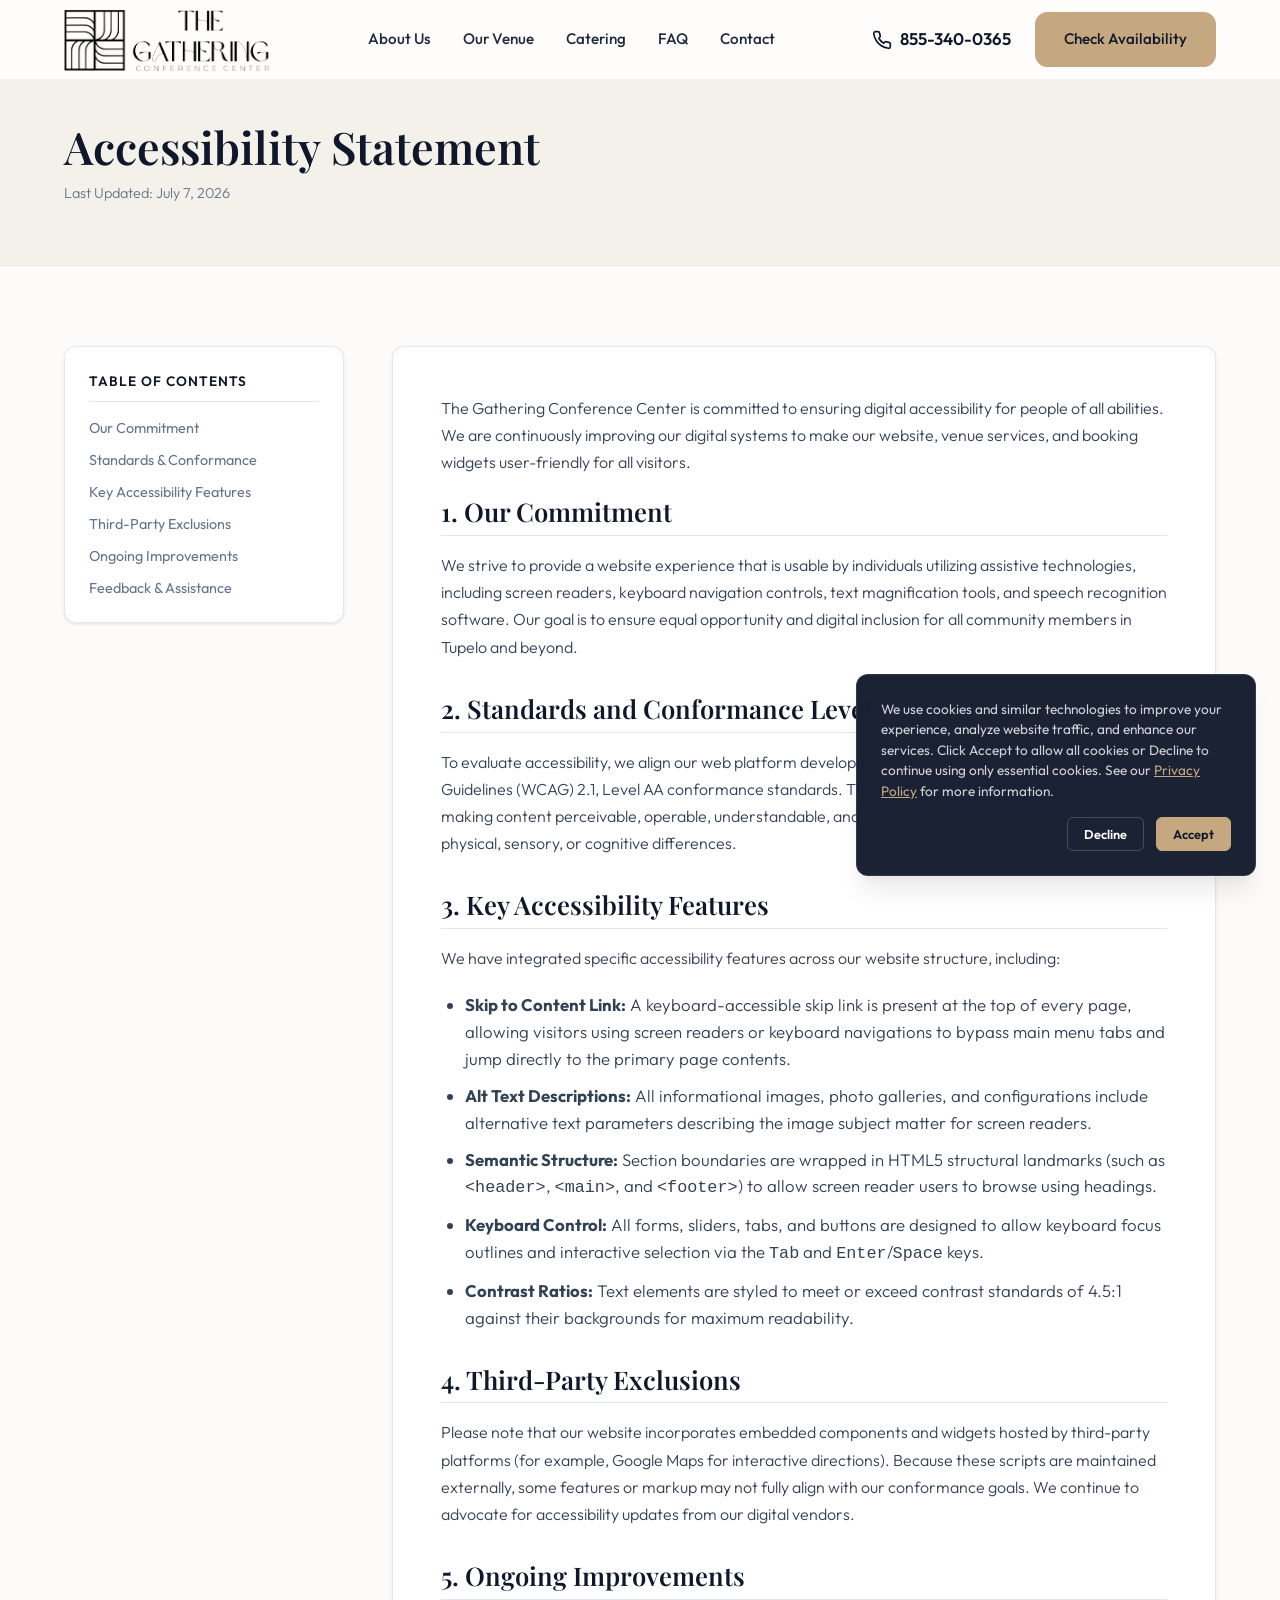
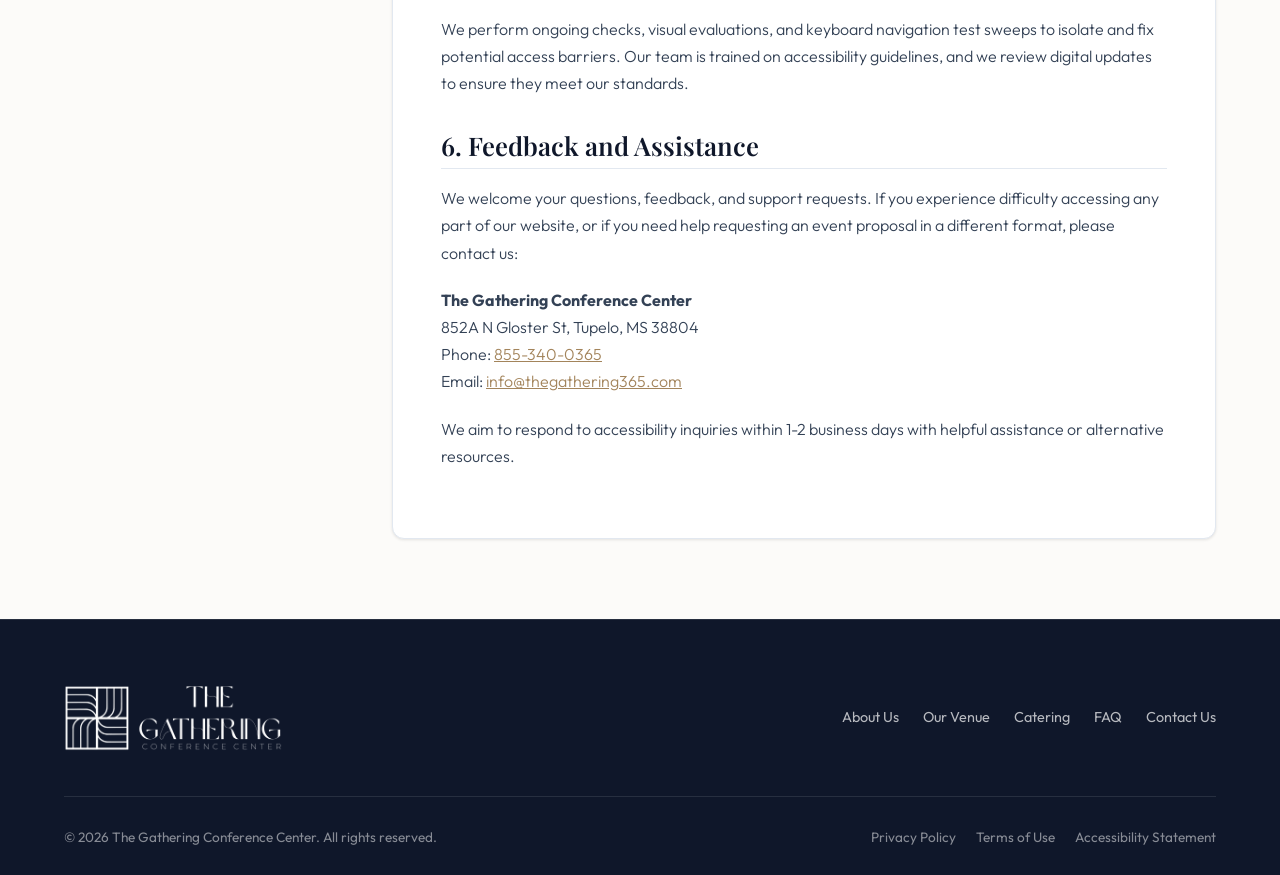
==== accessibility.html @ 4c26dac8 "Enhance mobile footer buttons with SVG icons and update availability links" ====
<!DOCTYPE html>
<html lang="en">
<head>
  <meta charset="UTF-8">
  <meta name="viewport" content="width=device-width, initial-scale=1.0">
  
  <!-- SEO Meta Tags -->
  <title>Accessibility Statement | The Gathering Conference Center</title>
  <meta name="description" content="Read the Accessibility Statement for The Gathering Conference Center. Learn about our commitment to digital accessibility and WCAG conformance.">
  <meta name="robots" content="noindex, follow">
  
  <!-- Style Sheets -->
  <link rel="stylesheet" href="style.css">
</head>
<body>
  <!-- Skip to main content link for ADA/WCAG compliance -->
  <a href="#main-content" class="skip-link">Skip to Main Content</a>

  <!-- ==========================================
       STICKY HEADER / NAVIGATION BAR
       ========================================== -->
  <header class="header">
    <div class="container header-container">
      <a href="index.html" class="logo-wrapper" id="nav-logo" aria-label="The Gathering Home">
        <img class="logo-img" src="assets/THE%20GATHERING%20LOGO.png" alt="The Gathering Conference Center Logo">
      </a>
      
      <nav class="nav-menu" role="navigation" aria-label="Main Navigation">
        <div class="nav-links">
          <a href="index.html#about" class="nav-link">About Us</a>
          <a href="index.html#venue" class="nav-link">Our Venue</a>
          <a href="index.html#catering" class="nav-link">Catering</a>
          <a href="index.html#faq" class="nav-link">FAQ</a>
          <a href="index.html#contact" class="nav-link">Contact</a>
        </div>
      </nav>

      <div class="header-actions">
        <a href="tel:855-340-0365" class="phone-link" aria-label="Call us toll-free">
          <svg width="20" height="20" viewBox="0 0 24 24" fill="none" stroke="currentColor" stroke-width="2" stroke-linecap="round" stroke-linejoin="round"><path d="M22 16.92v3a2 2 0 0 1-2.18 2 19.79 19.79 0 0 1-8.63-3.07 19.5 19.5 0 0 1-6-6 19.79 19.79 0 0 1-3.07-8.67A2 2 0 0 1 4.11 2h3a2 2 0 0 1 2 1.72 12.84 12.84 0 0 0 .7 2.81 2 2 0 0 1-.45 2.11L8.09 9.91a16 16 0 0 0 6 6l1.27-1.27a2 2 0 0 1 2.11-.45 12.84 12.84 0 0 0 2.81.7A2 2 0 0 1 22 16.92z"></path></svg>
          <span>855-340-0365</span>
        </a>
        <a href="index.html#hero" class="btn btn-primary">Check Availability</a>
      </div>

      <button class="mobile-menu-toggle" aria-label="Toggle mobile menu" aria-expanded="false">
        <span></span>
        <span></span>
        <span></span>
      </button>
    </div>
  </header>

  <!-- ==========================================
       HERO SECTION
       ========================================== -->
  <section class="legal-hero">
    <div class="container">
      <h1 class="legal-hero-title">Accessibility Statement</h1>
      <p class="legal-hero-date">Last Updated: July 7, 2026</p>
    </div>
  </section>

  <!-- ==========================================
       MAIN LEGAL CONTENT
       ========================================== -->
  <main id="main-content" tabindex="-1">
    <section class="legal-body">
      <div class="container legal-grid">
        <!-- Sidebar Navigation -->
        <aside class="legal-sidebar" aria-label="Table of contents">
          <div class="legal-sidebar-title">Table of Contents</div>
          <ul class="legal-toc-list">
            <li><a href="#commitment" class="legal-toc-link">Our Commitment</a></li>
            <li><a href="#standards" class="legal-toc-link">Standards & Conformance</a></li>
            <li><a href="#features" class="legal-toc-link">Key Accessibility Features</a></li>
            <li><a href="#thirdparty" class="legal-toc-link">Third-Party Exclusions</a></li>
            <li><a href="#ongoing" class="legal-toc-link">Ongoing Improvements</a></li>
            <li><a href="#assistance" class="legal-toc-link">Feedback & Assistance</a></li>
          </ul>
        </aside>

        <!-- Document Text -->
        <article class="legal-article">
          <p>The Gathering Conference Center is committed to ensuring digital accessibility for people of all abilities. We are continuously improving our digital systems to make our website, venue services, and booking widgets user-friendly for all visitors.</p>

          <h2 id="commitment">1. Our Commitment</h2>
          <p>We strive to provide a website experience that is usable by individuals utilizing assistive technologies, including screen readers, keyboard navigation controls, text magnification tools, and speech recognition software. Our goal is to ensure equal opportunity and digital inclusion for all community members in Tupelo and beyond.</p>

          <h2 id="standards">2. Standards and Conformance Level</h2>
          <p>To evaluate accessibility, we align our web platform development with the Web Content Accessibility Guidelines (WCAG) 2.1, Level AA conformance standards. These guidelines describe best practices for making content perceivable, operable, understandable, and robust for a wide range of people with physical, sensory, or cognitive differences.</p>

          <h2 id="features">3. Key Accessibility Features</h2>
          <p>We have integrated specific accessibility features across our website structure, including:</p>
          <ul>
            <li><strong>Skip to Content Link:</strong> A keyboard-accessible skip link is present at the top of every page, allowing visitors using screen readers or keyboard navigations to bypass main menu tabs and jump directly to the primary page contents.</li>
            <li><strong>Alt Text Descriptions:</strong> All informational images, photo galleries, and configurations include alternative text parameters describing the image subject matter for screen readers.</li>
            <li><strong>Semantic Structure:</strong> Section boundaries are wrapped in HTML5 structural landmarks (such as <code>&lt;header&gt;</code>, <code>&lt;main&gt;</code>, and <code>&lt;footer&gt;</code>) to allow screen reader users to browse using headings.</li>
            <li><strong>Keyboard Control:</strong> All forms, sliders, tabs, and buttons are designed to allow keyboard focus outlines and interactive selection via the <code>Tab</code> and <code>Enter</code>/<code>Space</code> keys.</li>
            <li><strong>Contrast Ratios:</strong> Text elements are styled to meet or exceed contrast standards of 4.5:1 against their backgrounds for maximum readability.</li>
          </ul>

          <h2 id="thirdparty">4. Third-Party Exclusions</h2>
          <p>Please note that our website incorporates embedded components and widgets hosted by third-party platforms (for example, Google Maps for interactive directions). Because these scripts are maintained externally, some features or markup may not fully align with our conformance goals. We continue to advocate for accessibility updates from our digital vendors.</p>

          <h2 id="ongoing">5. Ongoing Improvements</h2>
          <p>We perform ongoing checks, visual evaluations, and keyboard navigation test sweeps to isolate and fix potential access barriers. Our team is trained on accessibility guidelines, and we review digital updates to ensure they meet our standards.</p>

          <h2 id="assistance">6. Feedback and Assistance</h2>
          <p>We welcome your questions, feedback, and support requests. If you experience difficulty accessing any part of our website, or if you need help requesting an event proposal in a different format, please contact us:</p>
          <p>
            <strong>The Gathering Conference Center</strong><br>
            852A N Gloster St, Tupelo, MS 38804<br>
            Phone: <a href="tel:855-340-0365">855-340-0365</a><br>
            Email: <a href="mailto:info@thegathering365.com">info@thegathering365.com</a>
          </p>
          <p>We aim to respond to accessibility inquiries within 1-2 business days with helpful assistance or alternative resources.</p>
        </article>
      </div>
    </section>
  </main>

  <!-- ==========================================
       MAIN FOOTER & LEGAL
       ========================================== -->
  <footer class="main-footer">
    <div class="container">
      <div class="footer-top">
        <div class="logo-wrapper footer-logo">
          <img class="logo-img" src="assets/THE%20GATHERING%20LOGO%20-%20WHITE.png" alt="The Gathering Conference Center Logo">
        </div>
        <nav class="footer-nav" aria-label="Footer Navigation">
          <a href="index.html#about" class="footer-nav-link">About Us</a>
          <a href="index.html#venue" class="footer-nav-link">Our Venue</a>
          <a href="index.html#catering" class="footer-nav-link">Catering</a>
          <a href="index.html#faq" class="footer-nav-link">FAQ</a>
          <a href="index.html#contact" class="footer-nav-link">Contact Us</a>
        </nav>
      </div>
      <div class="footer-bottom">
        <div class="copyright">
          &copy; 2026 The Gathering Conference Center. All rights reserved.
        </div>
        <div class="footer-legal-links">
          <a href="privacy-policy.html" class="footer-legal-link">Privacy Policy</a>
          <a href="terms-of-use.html" class="footer-legal-link">Terms of Use</a>
          <a href="accessibility.html" class="footer-legal-link">Accessibility Statement</a>
        </div>
      </div>
    </div>
  </footer>

  <!-- ==========================================
       COOKIE CONSENT BANNER
       ========================================== -->
  <div class="cookie-banner" id="cookie-banner">
    <div class="cookie-text">
      We use cookies and similar technologies to improve your experience, analyze website traffic, and enhance our services. Click Accept to allow all cookies or Decline to continue using only essential cookies. See our <a href="privacy-policy.html">Privacy Policy</a> for more information.
    </div>
    <div class="cookie-btns">
      <button class="cookie-btn cookie-btn-decline" id="cookie-decline-btn">Decline</button>
      <button class="cookie-btn cookie-btn-accept" id="cookie-accept-btn">Accept</button>
    </div>
  </div>

  <!-- ==========================================
       MOBILE PERSISTENT STICKY FOOTER
       ========================================== -->
  <div class="mobile-sticky-footer">
    <a href="tel:855-340-0365" class="mobile-footer-btn mobile-footer-btn-call">
      <svg class="btn-icon" viewBox="0 0 24 24" fill="none" stroke="currentColor"><path d="M22 16.92v3a2 2 0 0 1-2.18 2 19.79 19.79 0 0 1-8.63-3.07 19.5 19.5 0 0 1-6-6 19.79 19.79 0 0 1-3.07-8.67A2 2 0 0 1 4.11 2h3a2 2 0 0 1 2 1.72 12.84 12.84 0 0 0 .7 2.81 2 2 0 0 1-.45 2.11L8.09 9.91a16 16 0 0 0 6 6l1.27-1.27a2 2 0 0 1 2.11-.45 12.84 12.84 0 0 0 2.81.7A2 2 0 0 1 22 16.92z"></path></svg>
      <span>Tap to Call</span>
    </a>
    <a href="index.html#booking-widget" class="mobile-footer-btn mobile-footer-btn-avail">
      <svg class="btn-icon" viewBox="0 0 24 24" fill="none" stroke="currentColor"><rect x="3" y="4" width="18" height="18" rx="2" ry="2"></rect><line x1="16" y1="2" x2="16" y2="6"></line><line x1="8" y1="2" x2="8" y2="6"></line><line x1="3" y1="10" x2="21" y2="10"></line></svg>
      <span>Check Availability</span>
    </a>
  </div>

  <script src="app.js"></script>
</body>
</html>
---- style.css ----
@import url('https://fonts.googleapis.com/css2?family=Outfit:wght@300;400;500;600;700&family=Playfair+Display:ital,wght@0,400;0,600;0,700;1,400&display=swap');

/* ==========================================
   DESIGN TOKENS & RESET
   ========================================== */
:root {
  --primary: #0F172A;       /* Deep Charcoal Navy */
  --primary-light: #1E293B; /* Lighter Charcoal */
  --accent: #C5A880;        /* Warm Gold/Sand Accent */
  --accent-dark: #A3845B;   /* Darker Gold Accent */
  --accent-light: #F4F1EA;  /* Warm Sand/Off-white background */
  --text-main: #334155;     /* Slate-700 for body text */
  --text-dark: #0F172A;     /* Slate-900 for dark text */
  --text-light: #64748B;    /* Slate-500 for captions */
  --bg-light: #FCFBF9;      /* Warm off-white */
  --white: #FFFFFF;
  --success: #10B981;       /* Emerald-500 for success */
  --error: #EF4444;         /* Red-500 for error */
  --border-color: #E2E8F0;  /* Slate-200 */
  --shadow-sm: 0 1px 3px rgba(0,0,0,0.1);
  --shadow-md: 0 4px 6px -1px rgba(0,0,0,0.08), 0 2px 4px -1px rgba(0,0,0,0.04);
  --shadow-lg: 0 20px 25px -5px rgba(0,0,0,0.08), 0 10px 10px -5px rgba(0,0,0,0.03);
  --font-headings: 'Playfair Display', Georgia, serif;
  --font-body: 'Outfit', 'Inter', sans-serif;
  --radius-sm: 6px;
  --radius-md: 12px;
  --radius-lg: 20px;
  --radius-full: 9999px;
  --transition: all 0.3s cubic-bezier(0.4, 0, 0.2, 1);
  --header-height: 80px;
}

* {
  box-sizing: border-box;
  margin: 0;
  padding: 0;
}

html {
  scroll-behavior: smooth;
  font-size: 16px;
}

body {
  font-family: var(--font-body);
  background-color: var(--bg-light);
  color: var(--text-main);
  line-height: 1.6;
  -webkit-font-smoothing: antialiased;
}

h1, h2, h3, h4, h5, h6 {
  font-family: var(--font-headings);
  color: var(--text-dark);
  font-weight: 600;
  line-height: 1.2;
}

p {
  font-weight: 300;
}

a {
  text-decoration: none;
  color: inherit;
  transition: var(--transition);
}

button, input, select, textarea {
  font-family: inherit;
  font-size: inherit;
  outline: none;
}

img {
  max-width: 100%;
  height: auto;
  display: block;
}

/* ==========================================
   LAYOUT & UTILITIES
   ========================================== */
.container {
  max-width: 1200px;
  margin: 0 auto;
  padding: 0 24px;
}

.section {
  padding: 100px 0;
  position: relative;
}

.section-alt {
  background-color: var(--accent-light);
}

.section-header {
  text-align: center;
  margin-bottom: 60px;
  max-width: 700px;
  margin-left: auto;
  margin-right: auto;
}

.section-title {
  font-size: clamp(1.8rem, 4vw + 0.8rem, 2.5rem);
  margin-bottom: 16px;
  position: relative;
  display: inline-block;
}

.section-title::after {
  content: '';
  position: absolute;
  bottom: -8px;
  left: 50%;
  transform: translateX(-50%);
  width: 60px;
  height: 2px;
  background-color: var(--accent);
}

.section-subtitle {
  font-size: 1.1rem;
  color: var(--text-light);
}

.btn {
  display: inline-flex;
  align-items: center;
  justify-content: center;
  padding: 14px 28px;
  font-weight: 500;
  border-radius: var(--radius-md);
  border: 1px solid transparent;
  cursor: pointer;
  transition: var(--transition);
  gap: 8px;
  font-size: 0.95rem;
}

.btn-icon {
  width: 18px;
  height: 18px;
  flex-shrink: 0;
  stroke-width: 2;
  stroke-linecap: round;
  stroke-linejoin: round;
}

.btn-primary {
  background-color: var(--accent);
  color: var(--primary);
  border-color: var(--accent);
}

.btn-primary:hover {
  background-color: var(--accent-dark);
  border-color: var(--accent-dark);
  transform: translateY(-2px);
  box-shadow: var(--shadow-md);
}

.btn-secondary {
  background-color: transparent;
  color: var(--white);
  border-color: rgba(255, 255, 255, 0.4);
}

.btn-secondary:hover {
  background-color: rgba(255, 255, 255, 0.1);
  border-color: var(--white);
  transform: translateY(-2px);
}

.btn-outline {
  background-color: transparent;
  color: var(--primary);
  border-color: var(--primary);
}

.btn-outline:hover {
  background-color: var(--primary);
  color: var(--white);
  transform: translateY(-2px);
}

.text-gold {
  color: var(--accent) !important;
}

/* ==========================================
   STICKY HEADER & NAVIGATION
   ========================================== */
.header {
  position: fixed;
  top: 0;
  left: 0;
  width: 100%;
  height: var(--header-height);
  background-color: rgba(255, 255, 255, 0.85);
  backdrop-filter: blur(12px);
  -webkit-backdrop-filter: blur(12px);
  border-bottom: 1px solid rgba(226, 232, 240, 0.5);
  z-index: 1000;
  display: flex;
  align-items: center;
  transition: var(--transition);
}

.header.scrolled {
  background-color: rgba(15, 23, 42, 0.95);
  border-bottom-color: rgba(255, 255, 255, 0.1);
}

.header.scrolled .logo-img {
  filter: brightness(0) invert(1);
}

.header.scrolled .nav-link,
.header.scrolled .phone-link {
  color: var(--white);
}

.header.scrolled .logo-text {
  color: var(--white);
}

.header.scrolled .logo-subtext {
  color: var(--accent);
}

.header-container {
  display: flex;
  align-items: center;
  justify-content: space-between;
  width: 100%;
}

.logo-wrapper {
  display: flex;
  align-items: center;
  gap: 12px;
}

.logo-img {
  height: clamp(50px, 6vw, 72px);
  width: auto;
  display: block;
  transition: var(--transition);
  padding: 5px 0;
}

.logo-icon {
  width: 42px;
  height: 42px;
  background-color: var(--primary);
  border-radius: 50%;
  display: flex;
  align-items: center;
  justify-content: center;
  border: 2px solid var(--accent);
  color: var(--accent);
  font-family: var(--font-headings);
  font-weight: 700;
  font-size: 1.3rem;
  transition: var(--transition);
}

.header.scrolled .logo-icon {
  background-color: var(--accent);
  border-color: var(--accent);
  color: var(--primary);
}

.logo-text-group {
  display: flex;
  flex-direction: column;
}

.logo-text {
  font-family: var(--font-headings);
  font-size: 1.3rem;
  font-weight: 700;
  color: var(--primary);
}

.logo-subtext {
  font-size: 0.7rem;
  text-transform: uppercase;
  letter-spacing: 2px;
  color: var(--accent-dark);
  font-weight: 500;
}

.nav-links {
  display: flex;
  align-items: center;
  gap: 32px;
}

.nav-link {
  font-weight: 500;
  font-size: 0.95rem;
  color: var(--primary-light);
  position: relative;
  padding: 8px 0;
}

.nav-link::after {
  content: '';
  position: absolute;
  bottom: 0;
  left: 0;
  width: 0;
  height: 2px;
  background-color: var(--accent);
  transition: var(--transition);
}

.nav-link:hover {
  color: var(--accent-dark);
}

.nav-link:hover::after {
  width: 100%;
}

.header-actions {
  display: flex;
  align-items: center;
  gap: 24px;
}

.phone-link {
  display: flex;
  align-items: center;
  gap: 8px;
  font-weight: 600;
  color: var(--primary);
  font-size: 1.05rem;
}

.phone-link:hover {
  color: var(--accent-dark);
}

.mobile-menu-toggle {
  display: none;
  background: none;
  border: none;
  cursor: pointer;
  width: 30px;
  height: 24px;
  position: relative;
  z-index: 1001;
}

.mobile-menu-toggle span {
  display: block;
  width: 100%;
  height: 2px;
  background-color: var(--primary);
  position: absolute;
  left: 0;
  transition: var(--transition);
}

.header.scrolled .mobile-menu-toggle span {
  background-color: var(--white);
}

.mobile-menu-toggle span:nth-child(1) { top: 0; }
.mobile-menu-toggle span:nth-child(2) { top: 11px; }
.mobile-menu-toggle span:nth-child(3) { top: 22px; }

.mobile-menu-toggle.active span:nth-child(1) {
  transform: translateY(11px) rotate(45deg);
}
.mobile-menu-toggle.active span:nth-child(2) {
  opacity: 0;
}
.mobile-menu-toggle.active span:nth-child(3) {
  transform: translateY(-11px) rotate(-45deg);
}

/* ==========================================
   HERO SECTION & BOOKING WIDGET
   ========================================== */
.hero {
  position: relative;
  min-height: 100vh;
  padding-top: calc(var(--header-height) + 40px);
  display: flex;
  align-items: center;
  background-image: linear-gradient(rgba(15, 23, 42, 0.75), rgba(15, 23, 42, 0.85)), url('assets/hero.jpg');
  background-size: cover;
  background-position: center;
  background-attachment: fixed;
  color: var(--white);
  overflow: hidden;
}

.hero::after {
  content: '';
  position: absolute;
  bottom: 0;
  left: 0;
  width: 100%;
  height: 100px;
  background-image: linear-gradient(to top, var(--bg-light), transparent);
  pointer-events: none;
}

.hero-grid {
  display: grid;
  grid-template-columns: 1.1fr 0.9fr;
  gap: 60px;
  align-items: center;
  width: 100%;
}

.hero-content {
  z-index: 2;
}

.hero-tagline {
  font-size: 0.9rem;
  letter-spacing: 3px;
  text-transform: uppercase;
  color: var(--accent);
  font-weight: 600;
  margin-bottom: 20px;
  display: flex;
  align-items: center;
  gap: 10px;
}

.hero-tagline::before {
  content: '';
  width: 30px;
  height: 1px;
  background-color: var(--accent);
}

.hero-title {
  font-size: clamp(2.1rem, 5.5vw + 1rem, 3.8rem);
  color: var(--white);
  margin-bottom: 24px;
  line-height: 1.15;
}

.hero-desc {
  font-size: 1.2rem;
  color: rgba(255, 255, 255, 0.85);
  margin-bottom: 40px;
  max-width: 550px;
  font-weight: 300;
}

.hero-stats {
  display: flex;
  gap: 40px;
  margin-top: 40px;
  border-top: 1px solid rgba(255, 255, 255, 0.1);
  padding-top: 30px;
}

.stat-item {
  display: flex;
  flex-direction: column;
}

.stat-number {
  font-size: 2.2rem;
  font-family: var(--font-headings);
  color: var(--accent);
  font-weight: 700;
}

.stat-label {
  font-size: 0.85rem;
  color: rgba(255, 255, 255, 0.6);
  text-transform: uppercase;
  letter-spacing: 1px;
}

/* GAMIFIED BOOKING WIDGET */
.booking-widget-container {
  z-index: 2;
  scroll-margin-top: 100px;
}

.booking-widget {
  background: rgba(255, 255, 255, 0.08);
  backdrop-filter: blur(16px);
  -webkit-backdrop-filter: blur(16px);
  border: 1px solid rgba(255, 255, 255, 0.15);
  border-radius: var(--radius-lg);
  padding: 32px;
  box-shadow: var(--shadow-lg);
  position: relative;
  overflow: hidden;
}

.booking-widget-header {
  margin-bottom: 24px;
}

.booking-widget-title {
  color: var(--white);
  font-size: 1.5rem;
  margin-bottom: 8px;
  font-family: var(--font-headings);
}

.booking-widget-subtitle {
  color: rgba(255, 255, 255, 0.7);
  font-size: 0.9rem;
  font-weight: 300;
}

/* Progress bar */
.widget-progress-container {
  height: 4px;
  background-color: rgba(255, 255, 255, 0.1);
  border-radius: var(--radius-full);
  margin-bottom: 30px;
  position: relative;
}

.widget-progress-bar {
  height: 100%;
  width: 33.33%;
  background-color: var(--accent);
  border-radius: var(--radius-full);
  transition: var(--transition);
}

.widget-steps {
  display: flex;
  justify-content: space-between;
  position: absolute;
  top: -8px;
  left: 0;
  width: 100%;
  pointer-events: none;
}

.widget-step-dot {
  width: 20px;
  height: 20px;
  border-radius: 50%;
  background-color: var(--primary-light);
  border: 2px solid rgba(255, 255, 255, 0.2);
  display: flex;
  align-items: center;
  justify-content: center;
  font-size: 0.65rem;
  color: rgba(255, 255, 255, 0.6);
  font-weight: 700;
  transition: var(--transition);
}

.widget-step-dot.active {
  background-color: var(--accent);
  border-color: var(--accent);
  color: var(--primary);
  box-shadow: 0 0 10px rgba(197, 168, 128, 0.5);
}

.widget-step-dot.completed {
  background-color: var(--success);
  border-color: var(--success);
  color: var(--white);
}

/* Form panel wrapper */
.step-panels-wrapper {
  position: relative;
  min-height: 290px;
}

.step-panel {
  display: none;
  animation: fadeIn 0.4s ease-out forwards;
}

.step-panel.active {
  display: block;
}

@keyframes fadeIn {
  from { opacity: 0; transform: translateY(10px); }
  to { opacity: 1; transform: translateY(0); }
}

/* Step 1 Options */
.event-type-grid {
  display: grid;
  grid-template-columns: repeat(2, 1fr);
  gap: 12px;
}

.event-type-card {
  background: rgba(255, 255, 255, 0.04);
  border: 1px solid rgba(255, 255, 255, 0.1);
  padding: 16px;
  border-radius: var(--radius-md);
  text-align: center;
  cursor: pointer;
  transition: var(--transition);
  display: flex;
  flex-direction: column;
  align-items: center;
  gap: 8px;
}

.event-type-card svg {
  width: 28px;
  height: 28px;
  stroke: var(--accent);
  fill: none;
  transition: var(--transition);
}

.event-type-card span {
  font-size: 0.9rem;
  font-weight: 500;
  color: rgba(255, 255, 255, 0.85);
}

.event-type-card:hover {
  background: rgba(255, 255, 255, 0.08);
  border-color: var(--accent);
  transform: translateY(-2px);
}

.event-type-card.selected {
  background: rgba(197, 168, 128, 0.15);
  border-color: var(--accent);
  box-shadow: 0 0 12px rgba(197, 168, 128, 0.2);
}

.event-type-card.selected svg {
  stroke: var(--white);
  transform: scale(1.1);
}

.event-type-card.selected span {
  color: var(--white);
}

/* Step 2 Guest and Space Option */
.guest-slider-group {
  margin-bottom: 24px;
}

.widget-label {
  display: block;
  font-size: 0.85rem;
  text-transform: uppercase;
  letter-spacing: 1px;
  color: rgba(255, 255, 255, 0.6);
  margin-bottom: 12px;
}

.guest-output {
  float: right;
  font-size: 1.1rem;
  font-weight: 600;
  color: var(--accent);
}

.guest-slider {
  width: 100%;
  height: 6px;
  border-radius: var(--radius-full);
  background: rgba(255, 255, 255, 0.2);
  outline: none;
  -webkit-appearance: none;
  cursor: pointer;
}

.guest-slider::-webkit-slider-thumb {
  -webkit-appearance: none;
  width: 20px;
  height: 20px;
  border-radius: 50%;
  background: var(--accent);
  cursor: pointer;
  transition: var(--transition);
}

.guest-slider::-webkit-slider-thumb:hover {
  transform: scale(1.2);
}

.room-select-grid {
  display: grid;
  grid-template-columns: repeat(3, 1fr);
  gap: 8px;
}

.room-select-card {
  background: rgba(255, 255, 255, 0.04);
  border: 1px solid rgba(255, 255, 255, 0.1);
  padding: 10px;
  border-radius: var(--radius-sm);
  text-align: center;
  font-size: 0.85rem;
  cursor: pointer;
  color: rgba(255, 255, 255, 0.7);
  transition: var(--transition);
  font-weight: 500;
}

.room-select-card:hover {
  border-color: rgba(255, 255, 255, 0.4);
}

.room-select-card.selected {
  background: rgba(197, 168, 128, 0.2);
  border-color: var(--accent);
  color: var(--white);
}

.room-select-card.disabled {
  opacity: 0.3;
  cursor: not-allowed;
}

/* Step 3 Input Fields */
.widget-form-group {
  margin-bottom: 14px;
}

.widget-input {
  width: 100%;
  padding: 12px 16px;
  border-radius: var(--radius-md);
  border: 1px solid rgba(255, 255, 255, 0.15);
  background: rgba(255, 255, 255, 0.05);
  color: var(--white);
  font-size: 0.95rem;
  transition: var(--transition);
}

.widget-input::placeholder {
  color: rgba(255, 255, 255, 0.4);
}

.widget-input:focus {
  border-color: var(--accent);
  background: rgba(255, 255, 255, 0.1);
  box-shadow: 0 0 0 3px rgba(197, 168, 128, 0.25);
}

/* Navigation buttons inside widget */
.widget-nav-buttons {
  display: flex;
  justify-content: space-between;
  margin-top: 24px;
  gap: 12px;
}

.widget-nav-buttons button {
  flex: 1;
}

/* Success panel */
.success-panel {
  text-align: center;
  padding: 30px 0;
  display: flex;
  flex-direction: column;
  align-items: center;
  gap: 16px;
}

.success-icon-wrapper {
  width: 70px;
  height: 70px;
  background-color: rgba(16, 185, 129, 0.1);
  border: 2px solid var(--success);
  color: var(--success);
  border-radius: 50%;
  display: flex;
  align-items: center;
  justify-content: center;
  font-size: 2.2rem;
  animation: scaleIn 0.5s cubic-bezier(0.175, 0.885, 0.32, 1.275) forwards;
}

@keyframes scaleIn {
  from { transform: scale(0); opacity: 0; }
  to { transform: scale(1); opacity: 1; }
}

.success-panel h3 {
  font-size: 1.5rem;
  color: var(--white);
}

.success-panel p {
  font-size: 0.95rem;
  color: rgba(255,255,255,0.7);
  margin-bottom: 12px;
}

/* ==========================================
   ABOUT US SECTION
   ========================================== */
.about-grid {
  display: grid;
  grid-template-columns: 1.2fr 0.8fr;
  gap: 48px;
  align-items: center;
}

.about-content {
  display: flex;
  flex-direction: column;
  gap: 20px;
}

.about-badge {
  background: var(--accent-light);
  border: 1px solid var(--accent);
  border-radius: var(--radius-lg);
  text-align: center;
  box-shadow: var(--shadow-md);
  overflow: hidden;
}

.about-badge-text-wrapper {
  padding: 30px;
}

.about-badge-title {
  font-family: var(--font-headings);
  font-size: clamp(1.3rem, 2vw + 0.6rem, 1.6rem);
  color: var(--primary);
  margin-bottom: 10px;
}

.about-badge-desc {
  font-size: 0.9rem;
  color: var(--text-main);
}

.about-badge-img {
  width: 100%;
  display: block;
  object-fit: cover;
  border-top: 1px solid rgba(197, 168, 128, 0.4);
}

/* ==========================================
   INTERACTIVE ROOM SHOWCASE
   ========================================== */
.room-showcase-grid {
  display: grid;
  grid-template-columns: 1.1fr 0.9fr;
  gap: 48px;
  align-items: flex-start;
}

/* Interactive SVG Floor Plan style */
.floorplan-container {
  background-color: var(--white);
  border-radius: var(--radius-lg);
  padding: 40px;
  box-shadow: var(--shadow-lg);
  border: 1px solid var(--border-color);
  position: relative;
}

.floorplan-svg {
  width: 100%;
  height: auto;
  overflow: visible;
}

/* Rooms styling in SVG */
.fp-room {
  fill: #F8FAFC;
  stroke: #CBD5E1;
  stroke-width: 2;
  cursor: pointer;
  transition: var(--transition);
}

.fp-room:hover {
  fill: rgba(197, 168, 128, 0.08);
  stroke: var(--accent);
}

.fp-room.selected {
  fill: rgba(197, 168, 128, 0.15);
  stroke: var(--accent-dark);
  stroke-width: 3;
}

.fp-room-label {
  font-family: var(--font-body);
  font-size: 14px;
  font-weight: 600;
  fill: var(--text-dark);
  pointer-events: none;
  text-anchor: middle;
}

.fp-room-sublabel {
  font-family: var(--font-body);
  font-size: 10px;
  font-weight: 400;
  fill: var(--text-light);
  pointer-events: none;
  text-anchor: middle;
}

/* Partition lines */
.fp-partition {
  stroke: var(--text-light);
  stroke-width: 4;
  stroke-dasharray: 6 4;
  transition: var(--transition);
  opacity: 0.8;
}

.fp-partition.open {
  opacity: 0.1;
  stroke: var(--border-color);
  stroke-dasharray: 2 10;
}

/* Details Panel */
.room-details-panel {
  background: var(--white);
  border-radius: var(--radius-lg);
  padding: 40px;
  box-shadow: var(--shadow-lg);
  border: 1px solid var(--border-color);
}

.room-selector-tabs {
  display: flex;
  flex-wrap: wrap;
  gap: 8px;
  margin-bottom: 30px;
  background-color: var(--accent-light);
  padding: 6px;
  border-radius: var(--radius-md);
}

.room-tab-btn {
  flex: 1;
  min-width: 90px;
  padding: 10px 12px;
  background: transparent;
  border: none;
  cursor: pointer;
  border-radius: 8px;
  font-size: 0.85rem;
  font-weight: 500;
  color: var(--text-main);
  transition: var(--transition);
}

.room-tab-btn:hover {
  color: var(--primary);
}

.room-tab-btn.active {
  background: var(--primary);
  color: var(--white);
  box-shadow: var(--shadow-sm);
}

.room-info-card {
  display: none;
  animation: fadeIn 0.4s ease-out forwards;
}

.room-info-card.active {
  display: block;
}

.room-header {
  border-bottom: 1px solid var(--border-color);
  padding-bottom: 20px;
  margin-bottom: 24px;
}

.room-title {
  font-size: clamp(1.4rem, 2vw + 0.8rem, 1.8rem);
  color: var(--text-dark);
  margin-bottom: 8px;
}

.room-meta {
  display: flex;
  gap: 20px;
  font-size: 0.9rem;
  color: var(--text-light);
}

.room-meta-item {
  display: flex;
  align-items: center;
  gap: 6px;
}

.room-spec-grid {
  display: grid;
  grid-template-columns: repeat(2, 1fr);
  gap: 16px;
  margin-bottom: 30px;
}

.spec-box {
  background: var(--bg-light);
  padding: 16px;
  border-radius: var(--radius-md);
  border: 1px solid var(--border-color);
}

.spec-title {
  font-size: 0.75rem;
  text-transform: uppercase;
  letter-spacing: 1px;
  color: var(--text-light);
  margin-bottom: 4px;
  font-weight: 600;
}

.spec-value {
  font-size: 1.2rem;
  font-weight: 600;
  color: var(--text-dark);
}

.room-description {
  font-size: 0.95rem;
  color: var(--text-main);
  margin-bottom: 30px;
}

.capacity-alert {
  background: rgba(197, 168, 128, 0.1);
  border-left: 4px solid var(--accent);
  padding: 16px;
  border-radius: 0 var(--radius-md) var(--radius-md) 0;
  margin-bottom: 24px;
}

.capacity-alert-title {
  font-weight: 600;
  color: var(--primary);
  font-size: 0.9rem;
  margin-bottom: 4px;
}

.capacity-alert-desc {
  font-size: 0.85rem;
  color: var(--text-main);
}

/* Room Photo Slider (Bottom Left Column) */
.room-visuals-column {
  display: flex;
  flex-direction: column;
  gap: 24px;
}

.room-slider-container {
  background-color: var(--white);
  border-radius: var(--radius-lg);
  padding: 24px;
  box-shadow: var(--shadow-lg);
  border: 1px solid var(--border-color);
  position: relative;
}

.slider-wrapper {
  position: relative;
  border-radius: var(--radius-md);
  overflow: hidden;
  box-shadow: var(--shadow-sm);
  background-color: var(--primary);
  height: 280px;
}

.slider-track {
  width: 100%;
  height: 100%;
}

.slider-track img {
  width: 100%;
  height: 100%;
  object-fit: cover;
  cursor: pointer;
  transition: opacity 0.3s ease;
}

.slider-track img:hover {
  opacity: 0.95;
}

.slider-arrow {
  position: absolute;
  top: 50%;
  transform: translateY(-50%);
  width: 40px;
  height: 40px;
  border-radius: 50%;
  background: rgba(15, 23, 42, 0.6);
  border: 1px solid rgba(255, 255, 255, 0.2);
  color: var(--white);
  font-size: 1.1rem;
  display: flex;
  align-items: center;
  justify-content: center;
  cursor: pointer;
  transition: var(--transition);
  z-index: 10;
  user-select: none;
}

.slider-arrow:hover {
  background: var(--accent);
  color: var(--primary);
  border-color: var(--accent);
}

.slider-arrow.prev {
  left: 16px;
}

.slider-arrow.next {
  right: 16px;
}

.slider-info {
  display: flex;
  justify-content: space-between;
  align-items: center;
  margin-top: 16px;
  flex-wrap: wrap;
  gap: 12px;
}

.slider-caption {
  font-family: var(--font-headings);
  font-size: 1.1rem;
  font-weight: 600;
  color: var(--text-dark);
}

.slider-dots {
  display: flex;
  gap: 8px;
}

.slider-dot {
  width: 10px;
  height: 10px;
  border-radius: 50%;
  background: var(--border-color);
  cursor: pointer;
  transition: var(--transition);
}

.slider-dot:hover {
  background: var(--text-light);
}

.slider-dot.active {
  background: var(--accent);
  transform: scale(1.2);
}

/* ==========================================
   VENUE PREVIEW GALLERY
   ========================================== */
.gallery-grid {
  display: grid;
  grid-template-columns: repeat(3, 1fr);
  gap: 24px;
}

.gallery-item {
  position: relative;
  border-radius: var(--radius-md);
  overflow: hidden;
  box-shadow: var(--shadow-md);
  cursor: pointer;
  border: 1px solid var(--border-color);
}

.gallery-item img {
  width: 100%;
  height: 250px;
  object-fit: cover;
  transition: transform 0.5s ease;
}

.gallery-item:hover img {
  transform: scale(1.05);
}

.gallery-overlay {
  position: absolute;
  top: 0;
  left: 0;
  width: 100%;
  height: 100%;
  background: linear-gradient(transparent, rgba(15, 23, 42, 0.8));
  display: flex;
  flex-direction: column;
  justify-content: flex-end;
  padding: 20px;
  opacity: 0;
  transition: var(--transition);
}

.gallery-item:hover .gallery-overlay {
  opacity: 1;
}

.gallery-title {
  color: var(--white);
  font-family: var(--font-headings);
  font-size: 1.2rem;
  margin-bottom: 4px;
}

.gallery-sub {
  color: var(--accent);
  font-size: 0.8rem;
  text-transform: uppercase;
  letter-spacing: 1px;
}

/* Lightbox Modal */
.lightbox-modal {
  position: fixed;
  top: 0;
  left: 0;
  width: 100%;
  height: 100%;
  background-color: rgba(15, 23, 42, 0.95);
  z-index: 2000;
  display: none;
  align-items: center;
  justify-content: center;
  padding: 20px;
  animation: fadeIn 0.3s ease;
}

.lightbox-content {
  position: relative;
  max-width: 900px;
  width: 100%;
  text-align: center;
}

.lightbox-img {
  max-width: 100%;
  max-height: 80vh;
  border-radius: var(--radius-sm);
  box-shadow: var(--shadow-lg);
  border: 3px solid rgba(255, 255, 255, 0.1);
}

.lightbox-caption {
  color: var(--white);
  margin-top: 16px;
  font-family: var(--font-headings);
  font-size: 1.4rem;
}

.lightbox-close {
  position: absolute;
  top: -40px;
  right: 0;
  color: var(--white);
  font-size: 2rem;
  cursor: pointer;
  background: none;
  border: none;
  font-weight: 300;
}

/* ==========================================
   CATERING HIGHLIGHT BANNER
   ========================================== */
.catering-showcase {
  display: grid;
  grid-template-columns: 1fr 1fr;
  gap: 60px;
  align-items: center;
  background: var(--white);
  border-radius: 24px;
  padding: 40px;
  box-shadow: 0 20px 40px rgba(0, 0, 0, 0.05);
  position: relative;
  overflow: hidden;
}

.catering-image-wrapper {
  position: relative;
  border-radius: 16px;
  overflow: hidden;
  height: 100%;
  min-height: 400px;
  box-shadow: 0 15px 35px rgba(0,0,0,0.1);
}

.catering-image {
  width: 100%;
  height: 100%;
  object-fit: cover;
  position: absolute;
  top: 0;
  left: 0;
  transition: transform 0.7s ease;
}

.catering-image-wrapper:hover .catering-image {
  transform: scale(1.05);
}

.catering-image-overlay {
  position: absolute;
  bottom: 20px;
  left: 20px;
  background: rgba(15, 23, 42, 0.9);
  backdrop-filter: blur(10px);
  padding: 12px 24px;
  border-radius: 50px;
  color: var(--white);
  display: flex;
  align-items: center;
  gap: 10px;
  font-weight: 600;
  font-size: 0.95rem;
  box-shadow: 0 10px 20px rgba(0,0,0,0.2);
}

.catering-image-overlay svg {
  width: 20px;
  height: 20px;
  stroke: var(--accent);
}

.catering-content {
  display: flex;
  flex-direction: column;
}

.catering-badge-title {
  display: inline-block;
  color: var(--accent);
  font-weight: 600;
  text-transform: uppercase;
  letter-spacing: 2px;
  font-size: 0.85rem;
  margin-bottom: 15px;
}

.catering-main-title {
  font-family: var(--font-headings);
  font-size: clamp(1.8rem, 3vw + 1rem, 2.6rem);
  color: var(--text-dark);
  line-height: 1.2;
  margin-bottom: 25px;
}

.catering-text {
  color: var(--text-main);
  font-size: 1.1rem;
  line-height: 1.7;
  margin-bottom: 30px;
}

.catering-list-items {
  list-style: none;
  display: flex;
  flex-direction: column;
  gap: 16px;
}

.catering-list-item {
  display: flex;
  align-items: flex-start;
  gap: 15px;
  font-size: 1.05rem;
  color: var(--text-dark);
  font-weight: 500;
}

.catering-check {
  display: flex;
  align-items: center;
  justify-content: center;
  width: 28px;
  height: 28px;
  background: rgba(197, 168, 128, 0.15);
  color: var(--accent);
  border-radius: 50%;
  flex-shrink: 0;
  margin-top: 2px;
}

.catering-check svg {
  width: 14px;
  height: 14px;
}

/* ==========================================
   TRUST PILLARS & AMENITIES GRID
   ========================================== */
.amenities-grid {
  display: grid;
  grid-template-columns: repeat(3, 1fr);
  gap: 32px;
}

.amenity-card {
  background: var(--white);
  padding: 40px 32px;
  border-radius: var(--radius-lg);
  box-shadow: var(--shadow-md);
  border: 1px solid rgba(226, 232, 240, 0.5);
  transition: var(--transition);
  position: relative;
  overflow: hidden;
}

.amenity-card::before {
  content: '';
  position: absolute;
  top: 0;
  left: 0;
  width: 100%;
  height: 4px;
  background-color: transparent;
  transition: var(--transition);
}

.amenity-card:hover {
  transform: translateY(-5px);
  box-shadow: var(--shadow-lg);
}

.amenity-card:hover::before {
  background-color: var(--accent);
}

.amenity-icon-wrapper {
  width: 60px;
  height: 60px;
  border-radius: var(--radius-md);
  background-color: var(--accent-light);
  color: var(--accent-dark);
  display: flex;
  align-items: center;
  justify-content: center;
  margin-bottom: 24px;
  transition: var(--transition);
}

.amenity-card:hover .amenity-icon-wrapper {
  background-color: var(--primary);
  color: var(--accent);
}

.amenity-icon-wrapper svg {
  width: 28px;
  height: 28px;
  fill: none;
  stroke: currentColor;
  stroke-width: 2;
}

.amenity-title {
  font-size: 1.3rem;
  margin-bottom: 12px;
  font-family: var(--font-headings);
}

.amenity-desc {
  font-size: 0.9rem;
  color: var(--text-main);
  font-weight: 300;
}

/* ==========================================
   EVENT POSSIBILITIES & ADD-ONS
   ========================================== */
.possibilities-container {
  display: grid;
  grid-template-columns: 1fr 1fr;
  gap: 60px;
  align-items: flex-start;
}

.event-possibilities-showcase {
  display: grid;
  grid-template-columns: 1fr;
  gap: 24px;
}

.possibility-card {
  display: flex;
  background: var(--white);
  border-radius: var(--radius-lg);
  overflow: hidden;
  box-shadow: var(--shadow-md);
  border: 1px solid var(--border-color);
  transition: var(--transition);
}

.possibility-card:hover {
  transform: translateY(-2px);
  box-shadow: var(--shadow-lg);
}

.possibility-img {
  width: 35%;
  background-size: cover;
  background-position: center;
  min-height: 150px;
}

.possibility-content {
  padding: 24px;
  width: 65%;
}

.possibility-title {
  font-size: 1.25rem;
  margin-bottom: 8px;
}

.possibility-desc {
  font-size: 0.85rem;
  color: var(--text-main);
  margin-bottom: 14px;
}

.possibility-tags {
  display: flex;
  flex-wrap: wrap;
  gap: 6px;
}

.possibility-tag {
  background: var(--accent-light);
  color: var(--accent-dark);
  font-size: 0.75rem;
  padding: 4px 8px;
  border-radius: var(--radius-sm);
  font-weight: 500;
}

/* Add-ons List */
.addons-panel {
  background: var(--white);
  padding: 40px;
  border-radius: var(--radius-lg);
  box-shadow: var(--shadow-lg);
  border: 1px solid var(--border-color);
}

.addons-header {
  margin-bottom: 24px;
}

.addons-title {
  font-size: 1.6rem;
  margin-bottom: 8px;
}

.addons-desc {
  font-size: 0.9rem;
  color: var(--text-light);
}

.addons-list {
  display: flex;
  flex-direction: column;
  gap: 12px;
}

.addon-item {
  display: flex;
  align-items: center;
  gap: 16px;
  padding: 14px 20px;
  background: var(--bg-light);
  border: 1px solid var(--border-color);
  border-radius: var(--radius-md);
  cursor: pointer;
  transition: var(--transition);
  user-select: none;
}

.addon-item:hover {
  border-color: var(--accent);
}

.addon-item.selected {
  background: var(--accent-light);
  border-color: var(--accent);
}

.addon-checkbox {
  width: 20px;
  height: 20px;
  border: 2px solid var(--text-light);
  border-radius: var(--radius-sm);
  display: flex;
  align-items: center;
  justify-content: center;
  transition: var(--transition);
  background: var(--white);
  flex-shrink: 0;
}

.addon-item.selected .addon-checkbox {
  background: var(--primary);
  border-color: var(--primary);
}

.addon-checkbox svg {
  width: 12px;
  height: 12px;
  stroke: var(--white);
  stroke-width: 3;
  fill: none;
  opacity: 0;
  transition: var(--transition);
}

.addon-item.selected .addon-checkbox svg {
  opacity: 1;
}

.addon-details {
  display: flex;
  flex-direction: column;
}

.addon-name {
  font-weight: 600;
  font-size: 0.95rem;
  color: var(--text-dark);
}

.addon-sub {
  font-size: 0.8rem;
  color: var(--text-light);
}

/* ==========================================
   FAQ ACCORDION SECTION
   ========================================== */
.faq-container {
  max-width: 800px;
  margin: 0 auto;
}

.faq-categories {
  display: flex;
  justify-content: center;
  gap: 8px;
  margin-bottom: 40px;
  flex-wrap: wrap;
}

.faq-cat-btn {
  padding: 10px 20px;
  border-radius: var(--radius-full);
  background: var(--white);
  border: 1px solid var(--border-color);
  font-weight: 500;
  cursor: pointer;
  transition: var(--transition);
  font-size: 0.9rem;
}

.faq-cat-btn:hover {
  border-color: var(--accent);
}

.faq-cat-btn.active {
  background: var(--primary);
  color: var(--white);
  border-color: var(--primary);
}

.faq-groups-wrapper {
  position: relative;
}

.faq-group {
  display: none;
  animation: fadeIn 0.4s ease-out forwards;
}

.faq-group.active {
  display: block;
}

.faq-item {
  background-color: var(--white);
  border-radius: var(--radius-md);
  margin-bottom: 16px;
  box-shadow: var(--shadow-sm);
  border: 1px solid var(--border-color);
  overflow: hidden;
  transition: var(--transition);
}

.faq-item:hover {
  border-color: var(--accent);
}

.faq-question-btn {
  width: 100%;
  text-align: left;
  background: none;
  border: none;
  padding: 20px 24px;
  font-weight: 600;
  font-size: 1.05rem;
  color: var(--text-dark);
  cursor: pointer;
  display: flex;
  justify-content: space-between;
  align-items: center;
  gap: 16px;
}

.faq-question-btn span {
  font-family: var(--font-body);
}

.faq-toggle-icon {
  width: 24px;
  height: 24px;
  border-radius: 50%;
  background: var(--bg-light);
  border: 1px solid var(--border-color);
  display: flex;
  align-items: center;
  justify-content: center;
  color: var(--text-light);
  transition: var(--transition);
  flex-shrink: 0;
  position: relative;
}

.faq-toggle-icon::before,
.faq-toggle-icon::after {
  content: '';
  position: absolute;
  background-color: currentColor;
  transition: var(--transition);
}

/* Horizontal bar */
.faq-toggle-icon::before {
  width: 10px;
  height: 2px;
}

/* Vertical bar */
.faq-toggle-icon::after {
  width: 2px;
  height: 10px;
}

.faq-item.open .faq-toggle-icon {
  background: var(--primary);
  color: var(--white);
  border-color: var(--primary);
  transform: rotate(45deg);
}

.faq-item.open .faq-toggle-icon::after {
  opacity: 0;
}

/* Smooth Accordion Height with Grid trick */
.faq-answer-wrapper {
  display: grid;
  grid-template-rows: 0fr;
  transition: grid-template-rows 0.3s cubic-bezier(0.4, 0, 0.2, 1);
}

.faq-item.open .faq-answer-wrapper {
  grid-template-rows: 1fr;
}

.faq-answer-content {
  overflow: hidden;
}

.faq-answer-text {
  padding: 0 24px 20px 24px;
  font-size: 0.95rem;
  color: var(--text-main);
  line-height: 1.6;
}

/* ==========================================
   CONTACT SECTION & FOOTER
   ========================================== */
.footer-cta {
  background-color: var(--primary);
  color: var(--white);
  padding: 60px 0;
  text-align: center;
  position: relative;
  overflow: hidden;
}

.footer-cta-container {
  max-width: 600px;
  margin: 0 auto;
  z-index: 2;
  position: relative;
}

.footer-cta-title {
  font-size: clamp(1.6rem, 3vw + 1rem, 2.2rem);
  color: var(--white);
  margin-bottom: 12px;
}

.footer-cta-desc {
  font-size: 1.05rem;
  color: rgba(255, 255, 255, 0.8);
  margin-bottom: 30px;
  font-weight: 300;
}

.contact-layout {
  display: grid;
  grid-template-columns: 1fr 1fr;
  gap: 60px;
  align-items: flex-start;
}

.contact-info-panel {
  display: flex;
  flex-direction: column;
  gap: 32px;
}

.contact-title {
  font-size: clamp(1.5rem, 2.5vw + 0.8rem, 2rem);
  margin-bottom: 12px;
}

.contact-desc {
  font-size: 1rem;
  color: var(--text-main);
  margin-bottom: 20px;
}

.contact-details-list {
  display: flex;
  flex-direction: column;
  gap: 24px;
}

.contact-detail-item {
  display: flex;
  gap: 20px;
}

.contact-detail-icon {
  width: 50px;
  height: 50px;
  border-radius: var(--radius-md);
  background-color: var(--accent-light);
  color: var(--accent-dark);
  display: flex;
  align-items: center;
  justify-content: center;
  flex-shrink: 0;
}

.contact-detail-icon svg {
  width: 24px;
  height: 24px;
  fill: none;
  stroke: currentColor;
  stroke-width: 2;
}

.contact-detail-content {
  display: flex;
  flex-direction: column;
  justify-content: center;
}

.contact-detail-label {
  font-size: 0.75rem;
  text-transform: uppercase;
  letter-spacing: 1px;
  color: var(--text-light);
  font-weight: 600;
  margin-bottom: 4px;
}

.contact-detail-value {
  font-size: 1rem;
  font-weight: 600;
  color: var(--text-dark);
}

.contact-detail-value a:hover {
  color: var(--accent-dark);
}

/* Get Directions Link */
.directions-link {
  display: inline-flex;
  align-items: center;
  gap: 6px;
  color: var(--accent-dark);
  font-weight: 600;
  margin-top: 6px;
  font-size: 0.9rem;
}

.directions-link:hover {
  text-decoration: underline;
}

/* Final Lead Capture Form */
.contact-form-panel {
  background: var(--white);
  padding: 40px;
  border-radius: var(--radius-lg);
  box-shadow: var(--shadow-lg);
  border: 1px solid var(--border-color);
}

.form-title {
  font-size: 1.5rem;
  margin-bottom: 8px;
  color: var(--text-dark);
}

.form-subtitle {
  font-size: 0.9rem;
  color: var(--text-light);
  margin-bottom: 24px;
}

.form-grid {
  display: grid;
  grid-template-columns: repeat(2, 1fr);
  gap: 16px;
  margin-bottom: 20px;
}

.form-group-full {
  grid-column: span 2;
}

.form-label {
  display: block;
  font-size: 0.85rem;
  font-weight: 600;
  color: var(--text-dark);
  margin-bottom: 8px;
}

.form-input {
  width: 100%;
  padding: 12px 16px;
  border-radius: var(--radius-md);
  border: 1px solid var(--border-color);
  background: var(--bg-light);
  color: var(--text-dark);
  font-size: 0.95rem;
  transition: var(--transition);
}

.form-input::placeholder {
  color: var(--text-light);
  opacity: 0.6;
}

.form-input:focus {
  border-color: var(--accent-dark);
  background: var(--white);
  box-shadow: 0 0 0 3px rgba(197, 168, 128, 0.15);
}

textarea.form-input {
  resize: vertical;
  min-height: 100px;
}

/* Footer structure */
.main-footer {
  background-color: var(--primary);
  color: var(--white);
  padding: 60px 0 30px 0;
  border-top: 1px solid rgba(255, 255, 255, 0.1);
}

.footer-top {
  display: flex;
  justify-content: space-between;
  align-items: center;
  padding-bottom: 40px;
  border-bottom: 1px solid rgba(255, 255, 255, 0.1);
  margin-bottom: 30px;
  flex-wrap: wrap;
  gap: 30px;
}

.footer-logo .logo-img {
  height: clamp(52px, 6vw, 76px);
}

.footer-logo .logo-text {
  color: var(--white);
}

.footer-logo .logo-subtext {
  color: var(--accent);
}

.footer-nav {
  display: flex;
  gap: 24px;
  flex-wrap: wrap;
}

.footer-nav-link {
  font-size: 0.9rem;
  color: rgba(255, 255, 255, 0.7);
}

.footer-nav-link:hover {
  color: var(--accent);
}

.footer-bottom {
  display: flex;
  justify-content: space-between;
  align-items: center;
  flex-wrap: wrap;
  gap: 20px;
}

.copyright {
  font-size: 0.85rem;
  color: rgba(255, 255, 255, 0.5);
}

.footer-legal-links {
  display: flex;
  gap: 20px;
  font-size: 0.85rem;
  color: rgba(255, 255, 255, 0.5);
}

.footer-legal-link:hover {
  color: var(--white);
}

/* ==========================================
   COOKIE CONSENT BANNER
   ========================================== */
.cookie-banner {
  position: fixed;
  bottom: 24px;
  right: 24px;
  max-width: 400px;
  background-color: rgba(15, 23, 42, 0.95);
  backdrop-filter: blur(12px);
  -webkit-backdrop-filter: blur(12px);
  border: 1px solid rgba(255, 255, 255, 0.1);
  border-radius: var(--radius-md);
  padding: 24px;
  box-shadow: var(--shadow-lg);
  z-index: 1999;
  display: none; /* Controlled dynamically by JS */
  color: var(--white);
  animation: slideUpCookie 0.5s ease;
}

@keyframes slideUpCookie {
  from { transform: translateY(50px); opacity: 0; }
  to { transform: translateY(0); opacity: 1; }
}

.cookie-text {
  font-size: 0.85rem;
  color: rgba(255, 255, 255, 0.8);
  margin-bottom: 16px;
  line-height: 1.5;
}

.cookie-text a {
  color: var(--accent);
  text-decoration: underline;
}

.cookie-btns {
  display: flex;
  gap: 12px;
  justify-content: flex-end;
}

.cookie-btn {
  padding: 8px 16px;
  font-size: 0.8rem;
  font-weight: 600;
  border-radius: var(--radius-sm);
  cursor: pointer;
  transition: var(--transition);
  border: 1px solid transparent;
}

.cookie-btn-accept {
  background-color: var(--accent);
  color: var(--primary);
  border-color: var(--accent);
}

.cookie-btn-accept:hover {
  background-color: var(--accent-dark);
  border-color: var(--accent-dark);
}

.cookie-btn-decline {
  background-color: transparent;
  color: var(--white);
  border-color: rgba(255, 255, 255, 0.2);
}

.cookie-btn-decline:hover {
  background-color: rgba(255, 255, 255, 0.1);
  border-color: var(--white);
}

/* ==========================================
   MOBILE STICKY FOOTER
   ========================================== */
.mobile-sticky-footer {
  position: fixed;
  bottom: 24px;
  left: 50%;
  transform: translateX(-50%);
  width: calc(100% - 48px);
  max-width: 400px;
  height: 60px;
  background-color: rgba(15, 23, 42, 0.7);
  backdrop-filter: blur(20px);
  -webkit-backdrop-filter: blur(20px);
  border: 1px solid rgba(255, 255, 255, 0.15);
  border-radius: 30px;
  display: none; /* Controlled by Media Query */
  grid-template-columns: 1fr 1.2fr;
  z-index: 999;
  box-shadow: 0 15px 35px rgba(0, 0, 0, 0.3);
  overflow: hidden;
}

.mobile-footer-btn {
  display: flex;
  align-items: center;
  justify-content: center;
  gap: 8px;
  font-size: 0.95rem;
  font-weight: 600;
  color: var(--white);
  height: 100%;
  cursor: pointer;
  transition: var(--transition);
}

.mobile-footer-btn-call {
  background: transparent;
  color: var(--white);
}

.mobile-footer-btn-call:hover {
  background: rgba(255,255,255,0.1);
}

.mobile-footer-btn-avail {
  background: var(--accent);
  color: var(--primary);
}

.mobile-footer-btn-avail:hover {
  background: var(--accent-dark);
}

/* ==========================================
   RESPONSIVE DESIGN MEDIA QUERIES
   ========================================== */
@media (max-width: 1024px) {
  .hero-title {
    font-size: 3rem;
  }
  
  .hero-grid {
    grid-template-columns: 1fr;
    gap: 48px;
  }
  
  .hero {
    min-height: auto;
    padding-bottom: 80px;
  }
  
  .about-grid {
    grid-template-columns: 1fr;
    gap: 30px;
  }

  .catering-showcase {
    grid-template-columns: 1fr;
    padding: 30px;
    gap: 40px;
  }
  
  .catering-image-wrapper {
    min-height: 350px;
  }
  
  .catering-main-title {
    font-size: 2.2rem;
  }
  
  .room-showcase-grid {
    grid-template-columns: 1fr;
    gap: 32px;
  }
  
  .gallery-grid {
    grid-template-columns: repeat(2, 1fr);
  }

  .amenities-grid {
    grid-template-columns: repeat(2, 1fr);
  }
  
  .possibilities-container {
    grid-template-columns: 1fr;
    gap: 40px;
  }
  
  .contact-layout {
    grid-template-columns: 1fr;
    gap: 40px;
  }
}

@media (max-width: 768px) {
  html {
    font-size: 15px;
  }

  body {
    padding-bottom: 64px; /* Space for Mobile Sticky Footer */
  }

  .section {
    padding: 70px 0;
  }

  .section-title {
    font-size: 2rem;
  }

  .header-actions .btn-primary,
  .nav-links,
  .phone-link {
    display: none; /* Hide on mobile to show hamburger menu */
  }

  .mobile-menu-toggle {
    display: block;
  }

  .mobile-menu-toggle.active span {
    background-color: var(--white) !important;
  }

  /* Hamburger Navigation Drawer */
  .nav-links.active {
    display: flex;
    flex-direction: column;
    position: fixed;
    top: var(--header-height);
    left: 0;
    width: 100%;
    height: calc(100vh - var(--header-height));
    background-color: var(--primary);
    padding: 40px 24px;
    gap: 24px;
    align-items: flex-start;
    animation: slideDownNav 0.4s ease-out forwards;
    z-index: 1000;
  }

  @keyframes slideDownNav {
    from { transform: translateY(-20px); opacity: 0; }
    to { transform: translateY(0); opacity: 1; }
  }

  .nav-links.active .nav-link {
    color: var(--white);
    font-size: 1.3rem;
    width: 100%;
    border-bottom: 1px solid rgba(255, 255, 255, 0.05);
    padding-bottom: 12px;
  }

  .nav-links.active .nav-link:hover {
    color: var(--accent);
  }

  /* Mobile Sticky Footer Activation */
  .mobile-sticky-footer {
    display: grid;
  }

  .amenities-grid {
    grid-template-columns: 1fr;
    gap: 20px;
  }

  .possibility-card {
    flex-direction: column;
  }

  .possibility-img {
    width: 100%;
    height: 180px;
  }

  .possibility-content {
    width: 100%;
  }

  .faq-categories {
    flex-wrap: wrap;
  }

  .form-grid {
    grid-template-columns: 1fr;
  }

  .form-group-full {
    grid-column: span 1;
  }

  .cookie-banner {
    left: 24px;
    max-width: none;
    width: calc(100% - 48px);
  }
}

@media (max-width: 480px) {
  .section {
    padding: 50px 0;
  }

  .section-title {
    font-size: 1.8rem;
  }

  .hero-title {
    font-size: 2.1rem;
    line-height: 1.2;
  }

  .hero-tagline {
    font-size: 0.75rem;
  }

  .hero-desc {
    font-size: 0.95rem;
  }

  .hero-stats {
    flex-wrap: wrap;
    gap: 16px;
    margin-top: 30px;
    padding-top: 20px;
  }

  .stat-number {
    font-size: 1.6rem;
  }

  .booking-widget {
    padding: 20px 16px;
  }

  .event-type-grid {
    grid-template-columns: repeat(2, 1fr);
    gap: 8px;
  }

  .event-type-card {
    padding: 12px 6px;
    gap: 4px;
  }

  .event-type-card svg {
    width: 24px;
    height: 24px;
  }

  .event-type-card span {
    font-size: 0.8rem;
  }

  .room-select-grid {
    grid-template-columns: repeat(2, 1fr);
    gap: 8px;
  }

  .room-select-card[data-value="Combined"] {
    grid-column: span 2;
  }

  .floorplan-container {
    padding: 16px 8px;
  }

  .gallery-grid {
    grid-template-columns: 1fr;
    gap: 16px;
  }

  .room-details-panel {
    padding: 24px 16px;
  }

  .room-spec-grid {
    grid-template-columns: 1fr;
    gap: 12px;
  }

  .about-badge {
    padding: 20px;
  }

  .about-badge-title {
    font-size: 1.4rem;
  }

  .addon-item {
    padding: 12px 14px;
    gap: 12px;
  }

  .addon-name {
    font-size: 0.9rem;
  }

  .addon-sub {
    font-size: 0.75rem;
  }

  .contact-form-panel {
    padding: 24px 16px;
  }

  .slider-wrapper {
    height: 180px;
  }

  .slider-caption {
    font-size: 0.95rem;
  }
}

/* ==========================================
   ACCESSIBILITY & SKIP TO CONTENT
   ========================================== */
.skip-link {
  position: absolute;
  top: -100px;
  left: 20px;
  background-color: var(--primary);
  color: var(--white) !important;
  padding: 12px 24px;
  z-index: 10000;
  transition: top 0.2s ease-in-out;
  font-family: var(--font-body);
  font-weight: 500;
  border-radius: 0 0 var(--radius-sm) var(--radius-sm);
  box-shadow: var(--shadow-md);
  text-decoration: none;
}

.skip-link:focus {
  top: 0;
  outline: 2px solid var(--accent);
}

/* ==========================================
   TCPA SMS DISCLOSURE
   ========================================== */
.widget-sms-disclosure {
  font-size: 0.72rem;
  color: var(--text-light);
  line-height: 1.4;
  margin-top: 8px;
  font-weight: 300;
  text-align: left;
}

.widget-sms-disclosure a {
  color: var(--accent-dark);
  text-decoration: underline;
  font-weight: 400;
}

.widget-sms-disclosure a:hover {
  color: var(--primary);
}

/* ==========================================
   LEGAL SUBPAGES STYLING
   ========================================== */
.legal-hero {
  padding: 120px 0 60px 0;
  background-color: var(--accent-light);
  border-bottom: 1px solid var(--border-color);
  text-align: left;
}

.legal-hero-title {
  font-family: var(--font-headings);
  font-size: 2.8rem;
  color: var(--text-dark);
  margin-bottom: 8px;
}

.legal-hero-date {
  font-family: var(--font-body);
  font-size: 0.9rem;
  color: var(--text-light);
}

.legal-body {
  padding: 80px 0;
  background-color: var(--bg-light);
}

.legal-grid {
  display: grid;
  grid-template-columns: 280px 1fr;
  gap: 48px;
  align-items: start;
}

.legal-sidebar {
  position: sticky;
  top: 100px;
  background-color: var(--white);
  padding: 24px;
  border-radius: var(--radius-md);
  border: 1px solid var(--border-color);
  box-shadow: var(--shadow-sm);
}

.legal-sidebar-title {
  font-size: 0.85rem;
  font-weight: 600;
  text-transform: uppercase;
  letter-spacing: 1px;
  color: var(--text-dark);
  margin-bottom: 16px;
  padding-bottom: 8px;
  border-bottom: 1px solid var(--border-color);
}

.legal-toc-list {
  list-style: none;
  display: flex;
  flex-direction: column;
  gap: 12px;
}

.legal-toc-link {
  font-size: 0.9rem;
  color: var(--text-light);
  font-weight: 400;
  display: block;
  line-height: 1.4;
  transition: var(--transition);
}

.legal-toc-link:hover,
.legal-toc-link.active {
  color: var(--accent-dark);
  padding-left: 4px;
  border-left: 2px solid var(--accent);
}

.legal-article {
  background-color: var(--white);
  padding: 48px;
  border-radius: var(--radius-md);
  border: 1px solid var(--border-color);
  box-shadow: var(--shadow-sm);
}

.legal-article h2 {
  font-size: 1.6rem;
  margin-top: 32px;
  margin-bottom: 16px;
  padding-bottom: 8px;
  border-bottom: 1px solid var(--border-color);
  scroll-margin-top: 100px;
}

.legal-article h2:first-of-type {
  margin-top: 0;
}

.legal-article h3 {
  font-size: 1.2rem;
  margin-top: 24px;
  margin-bottom: 12px;
  scroll-margin-top: 100px;
}

.legal-article p {
  font-size: 1rem;
  color: var(--text-main);
  margin-bottom: 20px;
  line-height: 1.7;
}

.legal-article ul, 
.legal-article ol {
  margin-bottom: 20px;
  padding-left: 24px;
}

.legal-article li {
  font-size: 1.05rem;
  margin-bottom: 10px;
  color: var(--text-main);
  font-weight: 300;
}

.legal-article a {
  color: var(--accent-dark);
  text-decoration: underline;
}

.legal-article a:hover {
  color: var(--primary);
}

/* Responsive adjustments for legal pages */
@media (max-width: 992px) {
  .legal-grid {
    grid-template-columns: 1fr;
    gap: 32px;
  }

  .legal-sidebar {
    position: relative;
    top: 0;
  }
  
  .legal-hero-title {
    font-size: 2.2rem;
  }
  
  .legal-article {
    padding: 24px;
  }
}
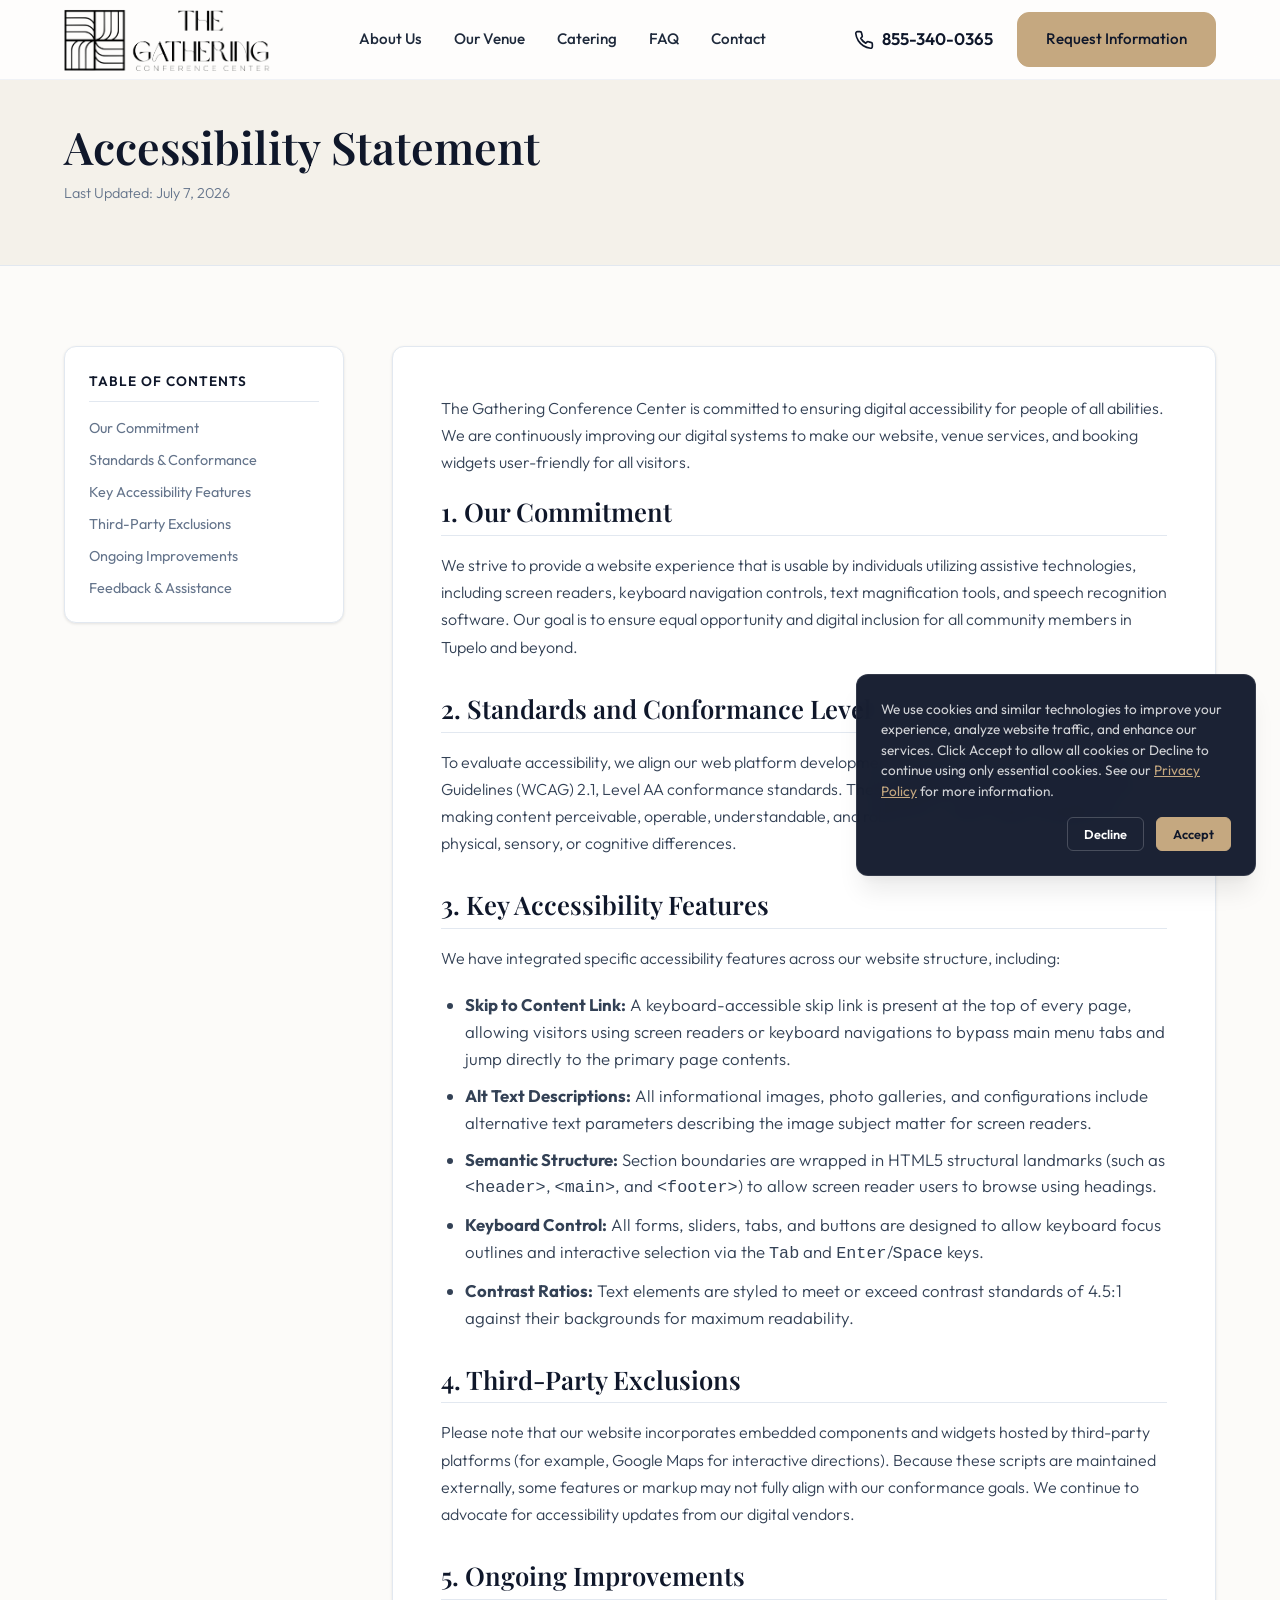
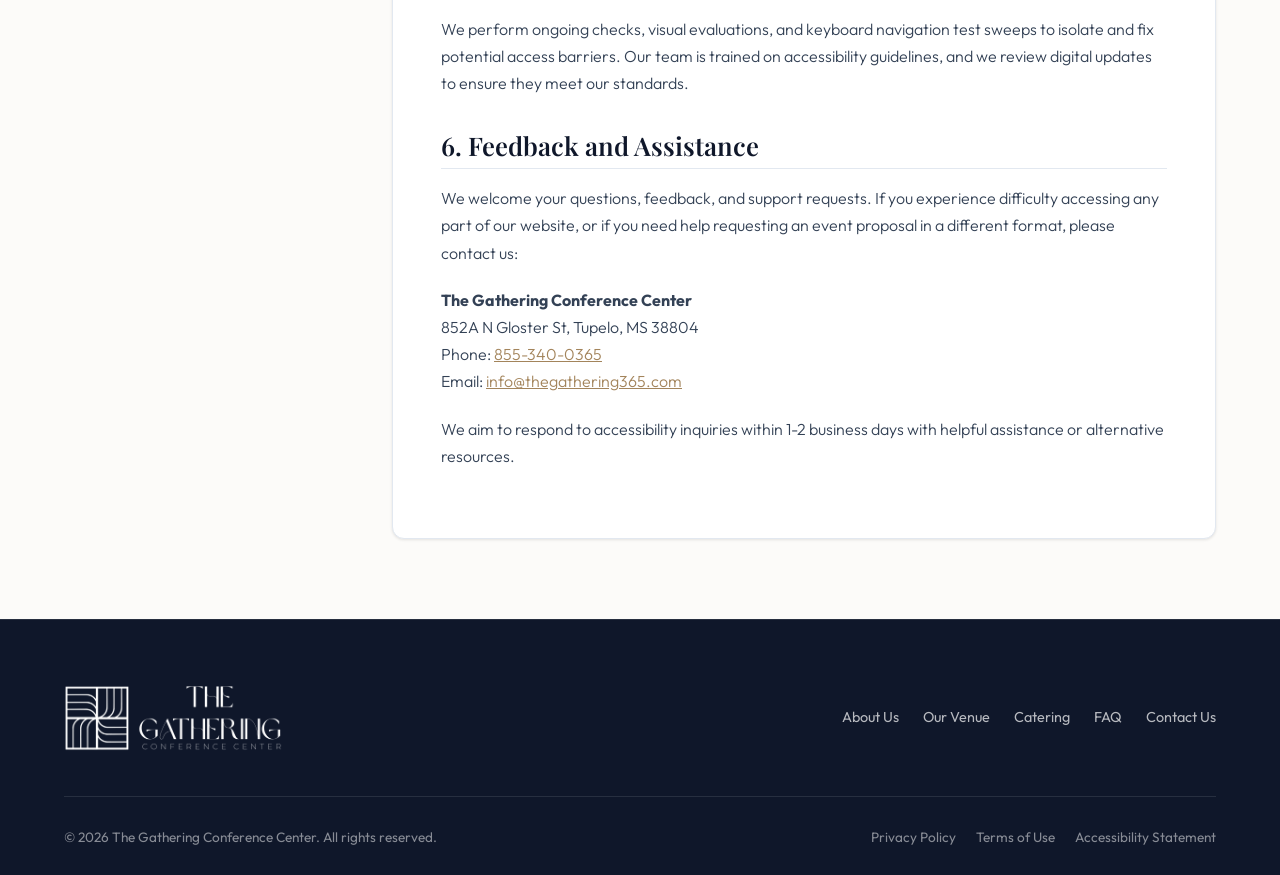
==== commit 029fce91: "Chnages" ====
--- a/accessibility.html
+++ b/accessibility.html
@@ -40,7 +40,7 @@
           <svg width="20" height="20" viewBox="0 0 24 24" fill="none" stroke="currentColor" stroke-width="2" stroke-linecap="round" stroke-linejoin="round"><path d="M22 16.92v3a2 2 0 0 1-2.18 2 19.79 19.79 0 0 1-8.63-3.07 19.5 19.5 0 0 1-6-6 19.79 19.79 0 0 1-3.07-8.67A2 2 0 0 1 4.11 2h3a2 2 0 0 1 2 1.72 12.84 12.84 0 0 0 .7 2.81 2 2 0 0 1-.45 2.11L8.09 9.91a16 16 0 0 0 6 6l1.27-1.27a2 2 0 0 1 2.11-.45 12.84 12.84 0 0 0 2.81.7A2 2 0 0 1 22 16.92z"></path></svg>
           <span>855-340-0365</span>
         </a>
-        <a href="index.html#hero" class="btn btn-primary">Check Availability</a>
+        <a href="index.html#hero" class="btn btn-primary">Request Information</a>
       </div>
 
       <button class="mobile-menu-toggle" aria-label="Toggle mobile menu" aria-expanded="false">
@@ -173,7 +173,7 @@
     </a>
     <a href="index.html#booking-widget" class="mobile-footer-btn mobile-footer-btn-avail">
       <svg class="btn-icon" viewBox="0 0 24 24" fill="none" stroke="currentColor"><rect x="3" y="4" width="18" height="18" rx="2" ry="2"></rect><line x1="16" y1="2" x2="16" y2="6"></line><line x1="8" y1="2" x2="8" y2="6"></line><line x1="3" y1="10" x2="21" y2="10"></line></svg>
-      <span>Check Availability</span>
+      <span>Request Information</span>
     </a>
   </div>
 
--- a/style.css
+++ b/style.css
@@ -1425,13 +1425,65 @@
 /* ==========================================
    TRUST PILLARS & AMENITIES GRID
    ========================================== */
-.amenities-grid {
-  display: grid;
-  grid-template-columns: repeat(3, 1fr);
+.amenities-slider-container {
+  position: relative;
+  padding: 10px 0 20px;
+}
+
+.slider-nav {
+  position: absolute;
+  top: -70px;
+  right: 0;
+  display: flex;
+  gap: 12px;
+  z-index: 10;
+}
+
+.slider-btn {
+  width: 44px;
+  height: 44px;
+  border-radius: 50%;
+  border: 1px solid rgba(197, 168, 128, 0.4);
+  background: var(--white);
+  color: var(--accent-dark);
+  display: flex;
+  align-items: center;
+  justify-content: center;
+  cursor: pointer;
+  transition: all 0.3s ease;
+  box-shadow: 0 4px 12px rgba(0, 0, 0, 0.05);
+}
+
+.slider-btn:hover {
+  background: var(--accent);
+  color: var(--white);
+  border-color: var(--accent);
+  transform: translateY(-2px);
+  box-shadow: 0 6px 16px rgba(197, 168, 128, 0.2);
+}
+
+.slider-btn svg {
+  width: 20px;
+  height: 20px;
+}
+
+.amenities-slider-viewport {
+  overflow: hidden;
+  position: relative;
+  padding: 15px 0;
+  margin: -15px 0;
+}
+
+.amenities-slider-track {
+  display: flex;
+  flex-direction: row;
   gap: 32px;
+  transition: transform 0.5s cubic-bezier(0.25, 1, 0.5, 1);
 }
 
 .amenity-card {
+  width: calc((100% - 64px) / 3);
+  flex-shrink: 0;
   background: var(--white);
   padding: 40px 32px;
   border-radius: var(--radius-lg);
@@ -1510,63 +1562,211 @@
   align-items: flex-start;
 }
 
-.event-possibilities-showcase {
+.possibilities-left {
+  min-width: 0;
+  overflow: hidden;
+}
+
+/* ── "Perfect For" Label ────────────────── */
+.perfect-for-label {
+  display: inline-flex;
+  align-items: center;
+  gap: 8px;
+  margin-bottom: 24px;
+  padding: 8px 20px 8px 16px;
+  background: linear-gradient(135deg, rgba(197, 168, 128, 0.12), rgba(197, 168, 128, 0.04));
+  border: 1px solid rgba(197, 168, 128, 0.3);
+  border-radius: var(--radius-full);
+}
+.perfect-for-label svg {
+  width: 16px;
+  height: 16px;
+  flex-shrink: 0;
+}
+.perfect-for-label span {
+  font-family: var(--font-body);
+  font-size: 0.8rem;
+  font-weight: 600;
+  letter-spacing: 2px;
+  text-transform: uppercase;
+  background: linear-gradient(135deg, var(--accent-dark), var(--accent));
+  -webkit-background-clip: text;
+  -webkit-text-fill-color: transparent;
+  background-clip: text;
+}
+
+/* ── Marquee ────────────────────────────── */
+.marquee-wrapper {
+  overflow: hidden;
+  position: relative;
+  padding: 4px 0;
+  margin-bottom: 32px;
+}
+.marquee-wrapper::before,
+.marquee-wrapper::after {
+  content: '';
+  position: absolute;
+  top: 0;
+  bottom: 0;
+  width: 60px;
+  z-index: 2;
+  pointer-events: none;
+}
+.marquee-wrapper::before {
+  left: 0;
+  background: linear-gradient(90deg, var(--bg-light) 0%, transparent 100%);
+}
+.marquee-wrapper::after {
+  right: 0;
+  background: linear-gradient(270deg, var(--bg-light) 0%, transparent 100%);
+}
+
+.section-alt .marquee-wrapper::before {
+  background: linear-gradient(90deg, var(--accent-light) 0%, transparent 100%);
+}
+.section-alt .marquee-wrapper::after {
+  background: linear-gradient(270deg, var(--accent-light) 0%, transparent 100%);
+}
+
+.marquee-row {
+  display: flex;
+  width: max-content;
+  gap: 12px;
+  padding: 8px 0;
+}
+
+.marquee-row--left {
+  animation: marqueeScrollLeft 35s linear infinite;
+}
+.marquee-row--right {
+  animation: marqueeScrollRight 40s linear infinite;
+}
+
+.marquee-wrapper:hover .marquee-row--left,
+.marquee-wrapper:hover .marquee-row--right {
+  animation-play-state: paused;
+}
+
+@keyframes marqueeScrollLeft {
+  0%   { transform: translateX(0); }
+  100% { transform: translateX(-50%); }
+}
+@keyframes marqueeScrollRight {
+  0%   { transform: translateX(-50%); }
+  100% { transform: translateX(0); }
+}
+
+/* ── Pill Badges ─────────────────────────── */
+.marquee-pill {
+  display: inline-flex;
+  align-items: center;
+  gap: 8px;
+  padding: 10px 20px;
+  background: rgba(255, 255, 255, 0.55);
+  backdrop-filter: blur(16px);
+  -webkit-backdrop-filter: blur(16px);
+  border: 1px solid rgba(197, 168, 128, 0.25);
+  border-radius: var(--radius-full);
+  white-space: nowrap;
+  cursor: default;
+  transition: all 0.35s cubic-bezier(0.22, 1, 0.36, 1);
+  position: relative;
+  overflow: hidden;
+  flex-shrink: 0;
+}
+.marquee-pill::before {
+  content: '';
+  position: absolute;
+  inset: 0;
+  border-radius: inherit;
+  background: linear-gradient(135deg, rgba(197, 168, 128, 0.08), transparent);
+  opacity: 0;
+  transition: opacity 0.35s ease;
+}
+.marquee-pill:hover {
+  transform: scale(1.06);
+  border-color: rgba(197, 168, 128, 0.6);
+  box-shadow:
+    0 0 24px rgba(197, 168, 128, 0.18),
+    0 4px 16px rgba(197, 168, 128, 0.10),
+    inset 0 0 0 1px rgba(197, 168, 128, 0.1);
+  background: rgba(255, 255, 255, 0.75);
+}
+.marquee-pill:hover::before {
+  opacity: 1;
+}
+
+.pill-icon {
+  width: 18px;
+  height: 18px;
+  display: flex;
+  align-items: center;
+  justify-content: center;
+  flex-shrink: 0;
+  color: var(--accent-dark);
+}
+.pill-icon svg {
+  width: 16px;
+  height: 16px;
+}
+
+.pill-text {
+  font-family: var(--font-body);
+  font-size: 0.8rem;
+  font-weight: 500;
+  color: var(--text-dark);
+  letter-spacing: 0.2px;
+}
+
+/* ── Category Cards ──────────────────────── */
+.event-categories {
   display: grid;
-  grid-template-columns: 1fr;
-  gap: 24px;
-}
-
-.possibility-card {
-  display: flex;
+  grid-template-columns: repeat(3, 1fr);
+  gap: 16px;
+}
+
+.cat-card {
+  display: flex;
+  flex-direction: column;
+  align-items: center;
+  gap: 12px;
+  padding: 28px 16px;
   background: var(--white);
-  border-radius: var(--radius-lg);
-  overflow: hidden;
-  box-shadow: var(--shadow-md);
   border: 1px solid var(--border-color);
-  transition: var(--transition);
-}
-
-.possibility-card:hover {
-  transform: translateY(-2px);
-  box-shadow: var(--shadow-lg);
-}
-
-.possibility-img {
-  width: 35%;
-  background-size: cover;
-  background-position: center;
-  min-height: 150px;
-}
-
-.possibility-content {
-  padding: 24px;
-  width: 65%;
-}
-
-.possibility-title {
-  font-size: 1.25rem;
-  margin-bottom: 8px;
-}
-
-.possibility-desc {
-  font-size: 0.85rem;
-  color: var(--text-main);
-  margin-bottom: 14px;
-}
-
-.possibility-tags {
-  display: flex;
-  flex-wrap: wrap;
-  gap: 6px;
-}
-
-.possibility-tag {
-  background: var(--accent-light);
+  border-radius: var(--radius-md);
+  transition: all 0.35s cubic-bezier(0.22, 1, 0.36, 1);
+  cursor: default;
+}
+.cat-card:hover {
+  border-color: rgba(197, 168, 128, 0.4);
+  box-shadow: 0 8px 32px rgba(197, 168, 128, 0.1);
+  transform: translateY(-3px);
+}
+
+.cat-icon {
+  width: 46px;
+  height: 46px;
+  display: flex;
+  align-items: center;
+  justify-content: center;
+  background: linear-gradient(135deg, rgba(197, 168, 128, 0.12), rgba(197, 168, 128, 0.04));
+  border-radius: var(--radius-md);
   color: var(--accent-dark);
-  font-size: 0.75rem;
-  padding: 4px 8px;
-  border-radius: var(--radius-sm);
-  font-weight: 500;
+  transition: background 0.3s ease;
+}
+.cat-card:hover .cat-icon {
+  background: linear-gradient(135deg, rgba(197, 168, 128, 0.22), rgba(197, 168, 128, 0.10));
+}
+.cat-icon svg {
+  width: 22px;
+  height: 22px;
+}
+
+.cat-title {
+  font-family: var(--font-headings);
+  font-size: 1rem;
+  font-weight: 600;
+  color: var(--text-dark);
 }
 
 /* Add-ons List */
@@ -2261,7 +2461,7 @@
   }
 
   .amenities-grid {
-    grid-template-columns: repeat(2, 1fr);
+    grid-template-columns: 1fr;
   }
   
   .possibilities-container {
@@ -2345,22 +2545,91 @@
     display: grid;
   }
 
-  .amenities-grid {
-    grid-template-columns: 1fr;
-    gap: 20px;
-  }
-
-  .possibility-card {
-    flex-direction: column;
-  }
-
-  .possibility-img {
+  .amenities-slider-container {
+    position: relative;
+    padding: 10px 40px 20px;
+  }
+
+  .slider-nav {
+    position: static;
+    display: flex;
+    justify-content: center;
+    gap: 0;
     width: 100%;
-    height: 180px;
-  }
-
-  .possibility-content {
+    pointer-events: none;
+  }
+
+  .slider-btn {
+    position: absolute;
+    top: 50%;
+    transform: translateY(-50%);
+    z-index: 10;
+    pointer-events: all;
+    width: 36px;
+    height: 36px;
+    box-shadow: 0 2px 8px rgba(0, 0, 0, 0.1);
+  }
+
+  .slider-btn-prev {
+    left: 0;
+  }
+
+  .slider-btn-next {
+    right: 0;
+  }
+
+  .slider-btn:hover {
+    transform: translateY(calc(-50% - 2px));
+  }
+
+  .amenity-card {
     width: 100%;
+    padding: 30px 24px;
+  }
+
+  .marquee-wrapper::before,
+  .marquee-wrapper::after {
+    width: 30px;
+  }
+
+  .marquee-pill {
+    padding: 8px 16px;
+  }
+
+  .pill-text {
+    font-size: 0.75rem;
+  }
+
+  .pill-icon {
+    width: 14px;
+    height: 14px;
+  }
+  .pill-icon svg {
+    width: 14px;
+    height: 14px;
+  }
+
+  .event-categories {
+    grid-template-columns: repeat(3, 1fr);
+    gap: 10px;
+  }
+
+  .cat-card {
+    padding: 20px 10px;
+    gap: 8px;
+  }
+
+  .cat-icon {
+    width: 38px;
+    height: 38px;
+  }
+  .cat-icon svg {
+    width: 18px;
+    height: 18px;
+  }
+
+  .cat-title {
+    font-size: 0.85rem;
   }
 
   .faq-categories {
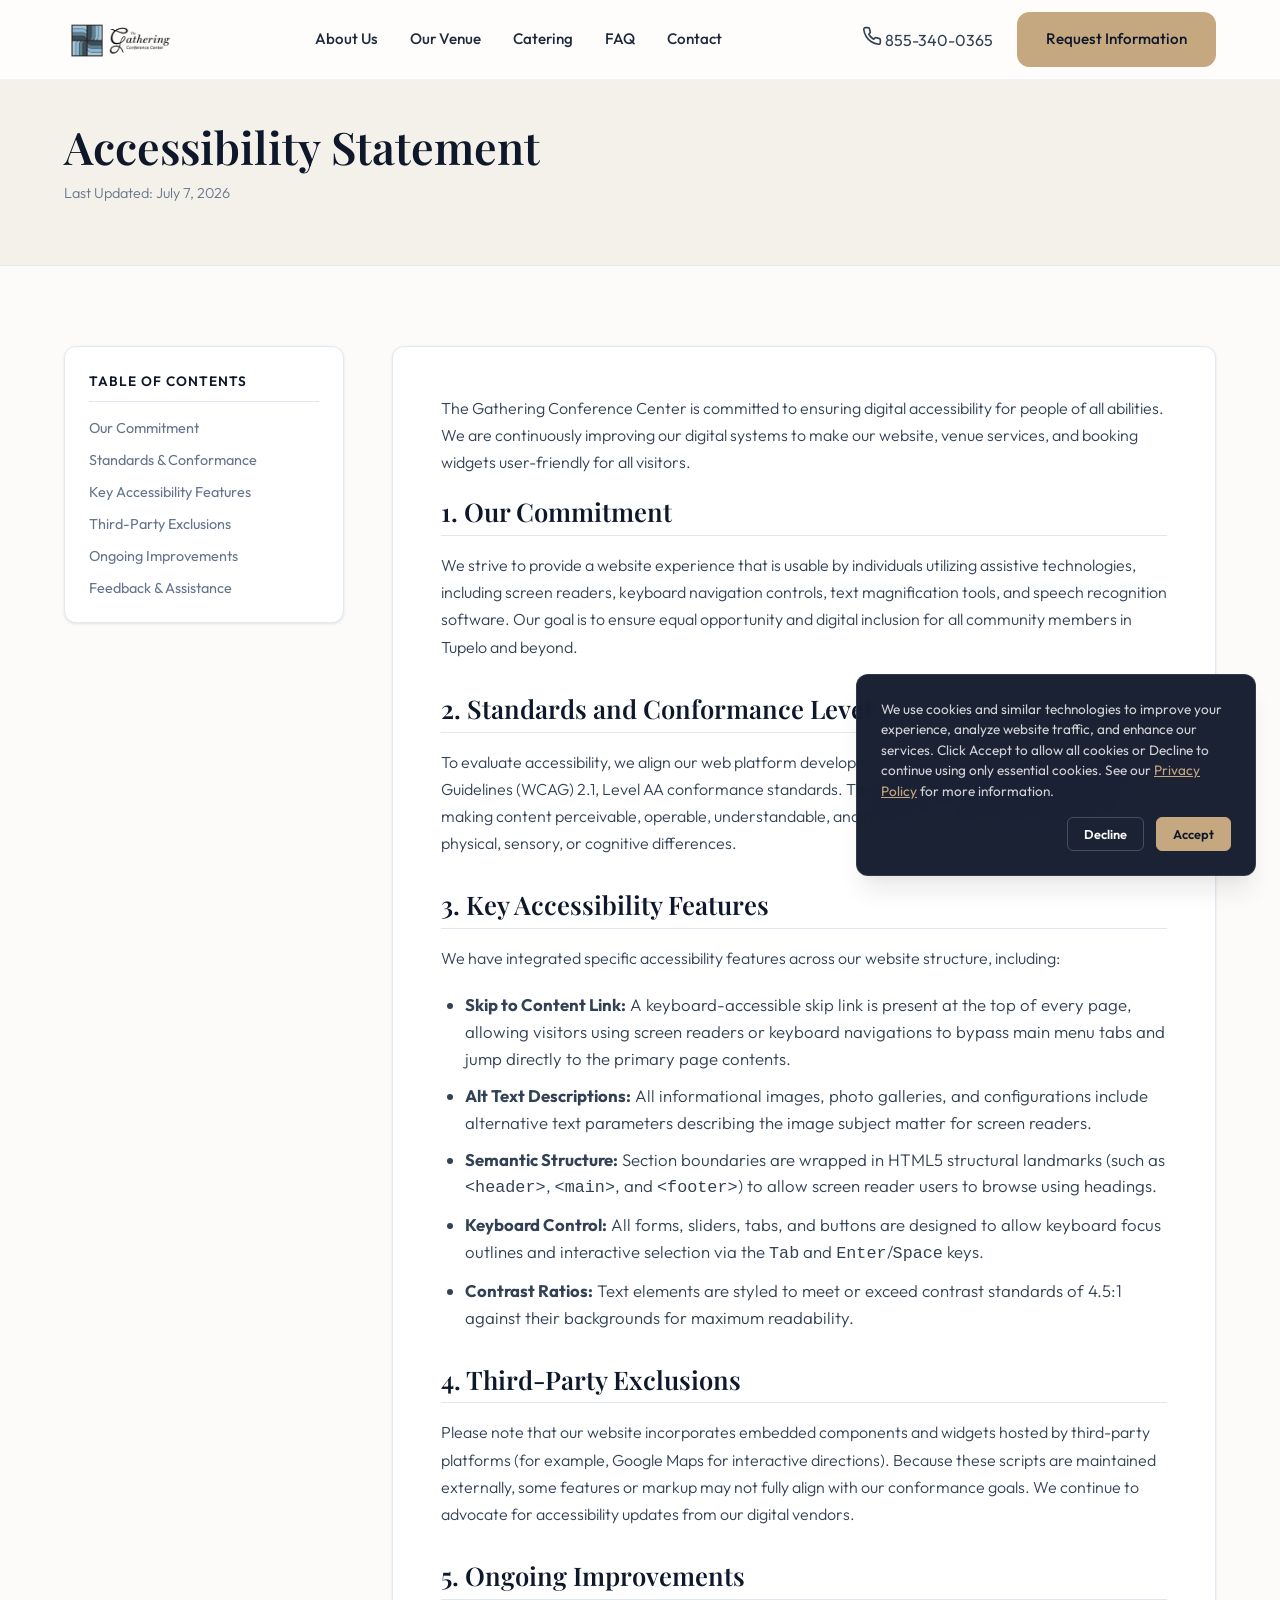
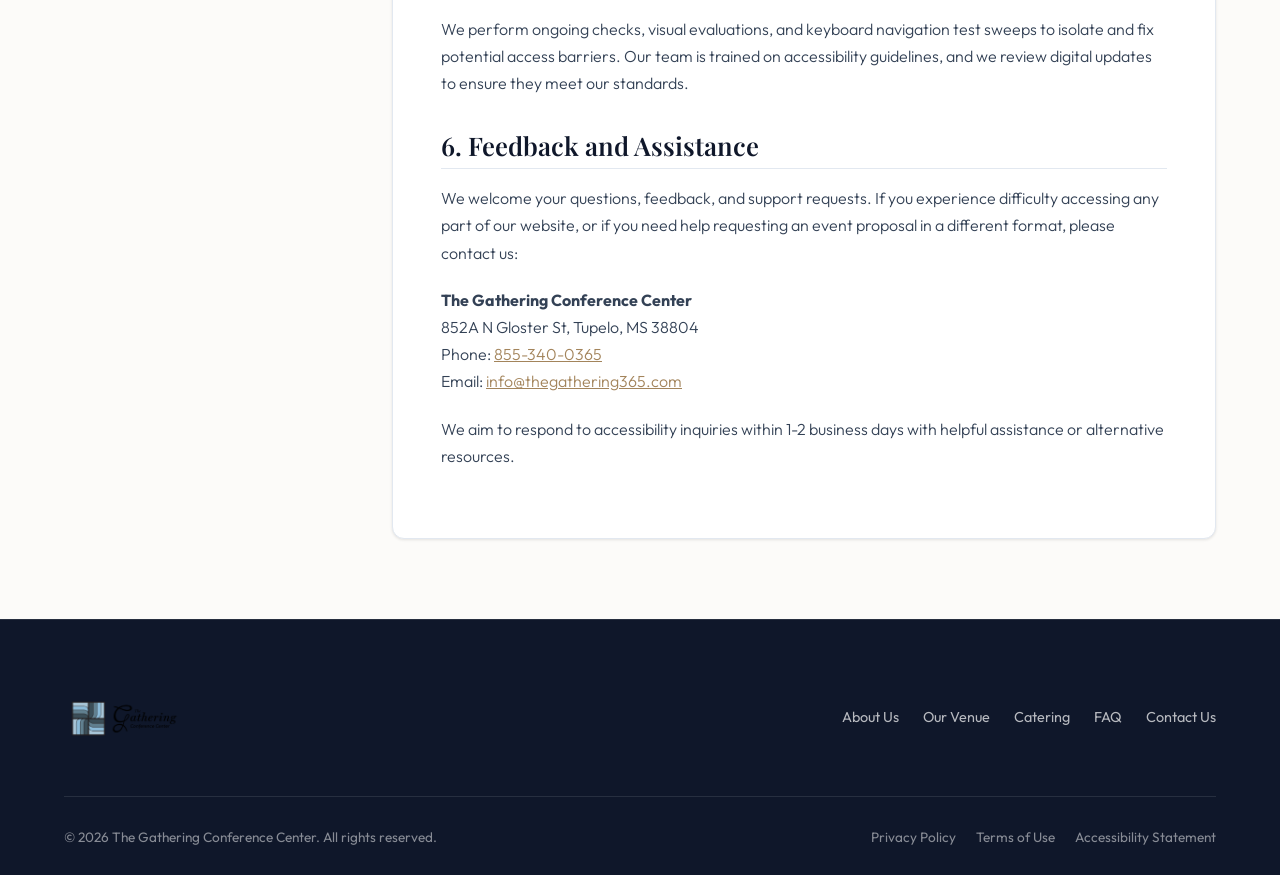
==== commit 2baf42b1: "Final changes" ====
--- a/accessibility.html
+++ b/accessibility.html
@@ -22,7 +22,7 @@
   <header class="header">
     <div class="container header-container">
       <a href="index.html" class="logo-wrapper" id="nav-logo" aria-label="The Gathering Home">
-        <img class="logo-img" src="assets/THE%20GATHERING%20LOGO.png" alt="The Gathering Conference Center Logo">
+        <img class="logo-img" src="assets/photos/Logo.png" alt="The Gathering Conference Center Logo">
       </a>
       
       <nav class="nav-menu" role="navigation" aria-label="Main Navigation">
@@ -127,7 +127,7 @@
     <div class="container">
       <div class="footer-top">
         <div class="logo-wrapper footer-logo">
-          <img class="logo-img" src="assets/THE%20GATHERING%20LOGO%20-%20WHITE.png" alt="The Gathering Conference Center Logo">
+          <img class="logo-img" src="assets/photos/Logo.png" alt="The Gathering Conference Center Logo">
         </div>
         <nav class="footer-nav" aria-label="Footer Navigation">
           <a href="index.html#about" class="footer-nav-link">About Us</a>
--- a/style.css
+++ b/style.css
@@ -216,12 +216,22 @@
 }
 
 .header.scrolled .logo-img {
-  filter: brightness(0) invert(1);
-}
-
-.header.scrolled .nav-link,
-.header.scrolled .phone-link {
+  /* keep original logo image presentation */
+}
+
+.header.scrolled .nav-link {
   color: var(--white);
+}
+
+.header.scrolled .header-phone-btn {
+  color: var(--white);
+  border-color: rgba(255, 255, 255, 0.4);
+}
+
+.header.scrolled .header-phone-btn:hover {
+  background-color: rgba(255, 255, 255, 0.1) !important;
+  border-color: var(--white) !important;
+  color: var(--white) !important;
 }
 
 .header.scrolled .logo-text {
@@ -328,23 +338,38 @@
   width: 100%;
 }
 
+/* Active Nav Link Styles */
+.nav-link.active {
+  color: var(--accent-dark) !important;
+}
+
+.nav-link.active::after {
+  width: 100%;
+}
+
+.header.scrolled .nav-link.active {
+  color: var(--accent) !important;
+}
+
 .header-actions {
   display: flex;
   align-items: center;
   gap: 24px;
 }
 
-.phone-link {
-  display: flex;
-  align-items: center;
-  gap: 8px;
-  font-weight: 600;
+.header-phone-btn {
+  background-color: transparent;
   color: var(--primary);
-  font-size: 1.05rem;
-}
-
-.phone-link:hover {
-  color: var(--accent-dark);
+  border-color: rgba(15, 23, 42, 0.3);
+  padding: 10px 20px !important;
+  font-size: 0.9rem !important;
+}
+
+.header-phone-btn:hover {
+  background-color: rgba(15, 23, 42, 0.05) !important;
+  border-color: var(--primary) !important;
+  transform: translateY(-2px);
+  color: var(--primary) !important;
 }
 
 .mobile-menu-toggle {
@@ -395,7 +420,7 @@
   padding-top: calc(var(--header-height) + 40px);
   display: flex;
   align-items: center;
-  background-image: linear-gradient(rgba(15, 23, 42, 0.75), rgba(15, 23, 42, 0.85)), url('assets/hero.jpg');
+  background-image: linear-gradient(rgba(15, 23, 42, 0.65), rgba(15, 23, 42, 0.80)), url('assets/photos/Harmony1.png');
   background-size: cover;
   background-position: center;
   background-attachment: fixed;
@@ -404,14 +429,7 @@
 }
 
 .hero::after {
-  content: '';
-  position: absolute;
-  bottom: 0;
-  left: 0;
-  width: 100%;
-  height: 100px;
-  background-image: linear-gradient(to top, var(--bg-light), transparent);
-  pointer-events: none;
+  display: none;
 }
 
 .hero-grid {
@@ -462,29 +480,73 @@
 
 .hero-stats {
   display: flex;
-  gap: 40px;
+  gap: 30px;
   margin-top: 40px;
-  border-top: 1px solid rgba(255, 255, 255, 0.1);
-  padding-top: 30px;
+  border-top: 1px solid rgba(255, 255, 255, 0.15);
+  padding-top: 25px;
 }
 
 .stat-item {
   display: flex;
   flex-direction: column;
+  align-items: flex-start;
+  flex: 1;
+  min-width: 100px;
+}
+
+.stat-icon-wrapper {
+  color: var(--accent);
+  margin-bottom: 8px;
+  display: flex;
+  justify-content: center;
+  align-items: center;
+}
+
+.stat-icon {
+  width: 24px;
+  height: 24px;
+  stroke: var(--accent);
+  stroke-width: 1.5;
+  fill: none;
 }
 
 .stat-number {
-  font-size: 2.2rem;
   font-family: var(--font-headings);
+  font-size: 1.7rem;
   color: var(--accent);
   font-weight: 700;
-}
-
-.stat-label {
-  font-size: 0.85rem;
+  line-height: 1.2;
+}
+
+.stat-num-label {
+  font-family: var(--font-body);
+  font-size: 0.62rem;
   color: rgba(255, 255, 255, 0.6);
   text-transform: uppercase;
+  letter-spacing: 0.5px;
+  font-weight: 600;
+  margin-left: 3px;
+  margin-right: 3px;
+  display: inline-block;
+  vertical-align: middle;
+}
+
+.stat-label {
+  font-family: var(--font-body);
+  font-size: 0.72rem;
+  color: rgba(255, 255, 255, 0.75);
+  text-transform: uppercase;
   letter-spacing: 1px;
+  line-height: 1.35;
+  margin-top: 4px;
+  font-weight: 500;
+}
+
+.stat-divider-short {
+  width: 25px;
+  height: 1px;
+  background-color: rgba(197, 168, 128, 0.35);
+  margin: 4px 0;
 }
 
 /* GAMIFIED BOOKING WIDGET */
@@ -505,6 +567,16 @@
   overflow: hidden;
 }
 
+.highlight-widget .booking-widget {
+  animation: widgetPulse 1.5s ease-out;
+}
+
+@keyframes widgetPulse {
+  0% { box-shadow: 0 0 0 0 rgba(226, 179, 102, 0.7); border-color: rgba(226, 179, 102, 0.8); }
+  50% { box-shadow: 0 0 0 20px rgba(226, 179, 102, 0); border-color: rgba(226, 179, 102, 0.2); }
+  100% { box-shadow: 0 0 0 0 rgba(226, 179, 102, 0); border-color: rgba(255, 255, 255, 0.15); }
+}
+
 .booking-widget-header {
   margin-bottom: 24px;
 }
@@ -607,7 +679,7 @@
 .event-type-card {
   background: rgba(255, 255, 255, 0.04);
   border: 1px solid rgba(255, 255, 255, 0.1);
-  padding: 16px;
+  padding: 16px 12px;
   border-radius: var(--radius-md);
   text-align: center;
   cursor: pointer;
@@ -615,21 +687,32 @@
   display: flex;
   flex-direction: column;
   align-items: center;
-  gap: 8px;
+  justify-content: flex-start;
+  gap: 6px;
+  
 }
 
 .event-type-card svg {
-  width: 28px;
-  height: 28px;
+  width: 26px;
+  height: 26px;
   stroke: var(--accent);
   fill: none;
   transition: var(--transition);
-}
-
-.event-type-card span {
-  font-size: 0.9rem;
-  font-weight: 500;
-  color: rgba(255, 255, 255, 0.85);
+  margin-bottom: 2px;
+}
+
+.event-type-card-title {
+  font-size: 0.95rem;
+  font-weight: 600;
+  color: var(--white);
+  line-height: 1.2;
+}
+
+.event-type-card-desc {
+  font-size: 0.72rem;
+  line-height: 1.35;
+  color: rgba(255, 255, 255, 0.55);
+  font-weight: 400;
 }
 
 .event-type-card:hover {
@@ -639,18 +722,22 @@
 }
 
 .event-type-card.selected {
-  background: rgba(197, 168, 128, 0.15);
+  background: rgba(197, 168, 128, 0.12);
   border-color: var(--accent);
-  box-shadow: 0 0 12px rgba(197, 168, 128, 0.2);
+  box-shadow: 0 4px 12px rgba(197, 168, 128, 0.15);
 }
 
 .event-type-card.selected svg {
   stroke: var(--white);
-  transform: scale(1.1);
-}
-
-.event-type-card.selected span {
+  transform: scale(1.05);
+}
+
+.event-type-card.selected .event-type-card-title {
   color: var(--white);
+}
+
+.event-type-card.selected .event-type-card-desc {
+  color: rgba(255, 255, 255, 0.85);
 }
 
 /* Step 2 Guest and Space Option */
@@ -868,14 +955,34 @@
   align-items: flex-start;
 }
 
-/* Interactive SVG Floor Plan style */
+/* Interactive SVG Floor Plan */
 .floorplan-container {
   background-color: var(--white);
   border-radius: var(--radius-lg);
-  padding: 40px;
+  padding: 32px 40px 40px;
   box-shadow: var(--shadow-lg);
   border: 1px solid var(--border-color);
   position: relative;
+}
+
+.floorplan-header {
+  margin-bottom: 24px;
+  text-align: center;
+}
+
+.floorplan-title {
+  font-family: var(--font-headings);
+  font-size: 1.3rem;
+  color: var(--text-dark);
+  margin-bottom: 4px;
+  text-transform: uppercase;
+  letter-spacing: 2px;
+}
+
+.floorplan-hint {
+  font-size: 0.82rem;
+  color: var(--text-light);
+  line-height: 1.5;
 }
 
 .floorplan-svg {
@@ -906,20 +1013,55 @@
 
 .fp-room-label {
   font-family: var(--font-body);
-  font-size: 14px;
   font-weight: 600;
   fill: var(--text-dark);
   pointer-events: none;
   text-anchor: middle;
 }
 
+.fp-room-name {
+  font-size: 15px;
+}
+
+.fp-room-subtitle {
+  font-size: 13px;
+  font-weight: 400;
+  fill: var(--text-light);
+}
+
 .fp-room-sublabel {
+  font-family: var(--font-body);
+  font-size: 12px;
+  font-weight: 500;
+  fill: var(--accent-dark);
+  pointer-events: none;
+  text-anchor: middle;
+}
+
+/* Grand Lobby in Floor Plan */
+.fp-lobby {
+  fill: var(--accent-light);
+  stroke: var(--accent);
+  stroke-width: 1.5;
+  stroke-dasharray: 6 3;
+}
+
+.fp-lobby-label {
+  font-family: var(--font-headings);
+  font-size: 15px;
+  font-weight: 600;
+  fill: var(--accent-dark);
+  text-anchor: middle;
+  pointer-events: none;
+}
+
+.fp-lobby-sublabel {
   font-family: var(--font-body);
   font-size: 10px;
   font-weight: 400;
   fill: var(--text-light);
+  text-anchor: middle;
   pointer-events: none;
-  text-anchor: middle;
 }
 
 /* Partition lines */
@@ -941,133 +1083,168 @@
 .room-details-panel {
   background: var(--white);
   border-radius: var(--radius-lg);
-  padding: 40px;
+  padding: 32px;
   box-shadow: var(--shadow-lg);
   border: 1px solid var(--border-color);
 }
 
-.room-selector-tabs {
-  display: flex;
-  flex-wrap: wrap;
-  gap: 8px;
-  margin-bottom: 30px;
-  background-color: var(--accent-light);
-  padding: 6px;
+/* Room Info Card */
+.room-info-card {
+  animation: fadeIn 0.4s ease-out forwards;
+}
+
+.room-card-header {
+  margin-bottom: 20px;
+}
+
+.room-title {
+  font-family: var(--font-headings);
+  font-size: clamp(1.3rem, 2vw + 0.7rem, 1.7rem);
+  color: var(--text-dark);
+  margin-bottom: 4px;
+}
+
+.room-tagline {
+  font-family: var(--font-headings);
+  font-style: italic;
+  font-size: 0.9rem;
+  color: var(--accent-dark);
+  margin: 0;
+}
+
+/* Stat Row — Matching Reference Image Layout */
+/* Icon+Label on top row, value below */
+.room-stat-row {
+  display: flex;
+  align-items: stretch;
+  background: var(--bg-light);
+  border: 1px solid var(--border-color);
   border-radius: var(--radius-md);
-}
-
-.room-tab-btn {
+  margin-bottom: 20px;
+  overflow: hidden;
+}
+
+.stat-section {
+  padding: 16px 20px;
+}
+
+.stat-section-capacity {
   flex: 1;
-  min-width: 90px;
-  padding: 10px 12px;
-  background: transparent;
-  border: none;
-  cursor: pointer;
-  border-radius: 8px;
-  font-size: 0.85rem;
+}
+
+.stat-section-dimensions {
+  border-left: 1px solid var(--border-color);
+}
+
+.stat-section-header {
+  display: flex;
+  align-items: center;
+  gap: 6px;
+  margin-bottom: 10px;
+}
+
+.stat-section-header svg {
+  stroke: var(--accent-dark);
+  flex-shrink: 0;
+}
+
+.stat-section-label {
+  font-size: 0.68rem;
+  text-transform: uppercase;
+  letter-spacing: 1.5px;
+  font-weight: 700;
+  color: var(--text-light);
+}
+
+.stat-values {
+  display: flex;
+  align-items: center;
+  gap: 0;
+}
+
+.stat-value-item {
+  text-align: center;
+  padding: 0 16px;
+}
+
+.stat-value-item:first-child {
+  padding-left: 0;
+}
+
+.stat-value-item + .stat-value-item {
+  border-left: 1px solid var(--border-color);
+}
+
+.stat-value-number {
+  font-size: 1.5rem;
+  font-weight: 700;
+  color: var(--text-dark);
+  line-height: 1.2;
+}
+
+.stat-value-label {
+  font-size: 0.72rem;
+  color: var(--text-light);
   font-weight: 500;
-  color: var(--text-main);
-  transition: var(--transition);
-}
-
-.room-tab-btn:hover {
-  color: var(--primary);
-}
-
-.room-tab-btn.active {
-  background: var(--primary);
-  color: var(--white);
-  box-shadow: var(--shadow-sm);
-}
-
-.room-info-card {
-  display: none;
-  animation: fadeIn 0.4s ease-out forwards;
-}
-
-.room-info-card.active {
-  display: block;
-}
-
-.room-header {
-  border-bottom: 1px solid var(--border-color);
-  padding-bottom: 20px;
-  margin-bottom: 24px;
-}
-
-.room-title {
-  font-size: clamp(1.4rem, 2vw + 0.8rem, 1.8rem);
+  margin-top: 2px;
+}
+
+.stat-dimension-value {
+  font-size: 1.5rem;
+  font-weight: 700;
   color: var(--text-dark);
-  margin-bottom: 8px;
-}
-
-.room-meta {
-  display: flex;
-  gap: 20px;
-  font-size: 0.9rem;
-  color: var(--text-light);
-}
-
-.room-meta-item {
-  display: flex;
-  align-items: center;
-  gap: 6px;
-}
-
-.room-spec-grid {
-  display: grid;
-  grid-template-columns: repeat(2, 1fr);
-  gap: 16px;
-  margin-bottom: 30px;
-}
-
-.spec-box {
-  background: var(--bg-light);
-  padding: 16px;
-  border-radius: var(--radius-md);
-  border: 1px solid var(--border-color);
-}
-
-.spec-title {
-  font-size: 0.75rem;
-  text-transform: uppercase;
-  letter-spacing: 1px;
-  color: var(--text-light);
-  margin-bottom: 4px;
-  font-weight: 600;
-}
-
-.spec-value {
-  font-size: 1.2rem;
-  font-weight: 600;
-  color: var(--text-dark);
-}
-
+}
+
+/* Room Description */
 .room-description {
   font-size: 0.95rem;
   color: var(--text-main);
-  margin-bottom: 30px;
-}
-
-.capacity-alert {
-  background: rgba(197, 168, 128, 0.1);
-  border-left: 4px solid var(--accent);
-  padding: 16px;
-  border-radius: 0 var(--radius-md) var(--radius-md) 0;
-  margin-bottom: 24px;
-}
-
-.capacity-alert-title {
-  font-weight: 600;
-  color: var(--primary);
-  font-size: 0.9rem;
-  margin-bottom: 4px;
-}
-
-.capacity-alert-desc {
-  font-size: 0.85rem;
+  margin-bottom: 20px;
+  line-height: 1.7;
+}
+
+/* Perfect For Section — 2-column grid with icon prefix */
+.perfect-for-section {
+  margin-bottom: 8px;
+}
+
+.perfect-for-heading {
+  display: flex;
+  align-items: center;
+  gap: 8px;
+  font-size: 0.78rem;
+  font-weight: 700;
+  text-transform: uppercase;
+  letter-spacing: 1.5px;
+  color: var(--text-dark);
+  margin-bottom: 12px;
+}
+
+.perfect-for-heading svg {
+  stroke: var(--accent-dark);
+}
+
+.perfect-for-grid {
+  display: grid;
+  grid-template-columns: 1fr 1fr;
+  gap: 8px 24px;
+}
+
+.pf-item {
+  display: flex;
+  align-items: center;
+  gap: 8px;
+  font-size: 0.88rem;
   color: var(--text-main);
-}
+  padding: 4px 0;
+}
+
+.pf-item svg {
+  stroke: var(--accent-dark);
+  flex-shrink: 0;
+}
+
+
 
 /* Room Photo Slider (Bottom Left Column) */
 .room-visuals-column {
@@ -1301,12 +1478,12 @@
    ========================================== */
 .catering-showcase {
   display: grid;
-  grid-template-columns: 1fr 1fr;
-  gap: 60px;
+  grid-template-columns: 1fr 2.5fr;
+  gap: 40px;
   align-items: center;
   background: var(--white);
   border-radius: 24px;
-  padding: 40px;
+  padding: 24px;
   box-shadow: 0 20px 40px rgba(0, 0, 0, 0.05);
   position: relative;
   overflow: hidden;
@@ -1317,7 +1494,7 @@
   border-radius: 16px;
   overflow: hidden;
   height: 100%;
-  min-height: 400px;
+  min-height: 220px;
   box-shadow: 0 15px 35px rgba(0,0,0,0.1);
 }
 
@@ -1375,17 +1552,49 @@
 
 .catering-main-title {
   font-family: var(--font-headings);
-  font-size: clamp(1.8rem, 3vw + 1rem, 2.6rem);
+  font-size: clamp(1.3rem, 2vw + 1rem, 1.8rem);
   color: var(--text-dark);
   line-height: 1.2;
-  margin-bottom: 25px;
+  margin-bottom: 12px;
 }
 
 .catering-text {
   color: var(--text-main);
-  font-size: 1.1rem;
-  line-height: 1.7;
-  margin-bottom: 30px;
+  font-size: 0.95rem;
+  line-height: 1.6;
+  margin-bottom: 15px;
+}
+
+.catering-menu-categories {
+  font-family: var(--font-headings);
+  display: flex;
+  flex-wrap: wrap;
+  align-items: center;
+  gap: 8px;
+}
+
+.catering-menu-btn {
+  display: inline-flex;
+  align-items: center;
+  justify-content: center;
+  padding: 8px 16px;
+  background-color: var(--white);
+  color: var(--primary);
+  border: 1px solid rgba(226, 179, 102, 0.3); /* subtle primary border */
+  border-radius: 30px;
+  font-size: 0.95rem;
+  font-weight: 500;
+  text-decoration: none;
+  transition: all 0.3s ease;
+  box-shadow: 0 2px 6px rgba(0,0,0,0.05);
+}
+
+.catering-menu-btn:hover, .catering-menu-btn:focus {
+  background-color: var(--primary);
+  color: var(--white);
+  border-color: var(--primary);
+  transform: translateY(-2px);
+  box-shadow: 0 4px 12px rgba(226, 179, 102, 0.2);
 }
 
 .catering-list-items {
@@ -2455,6 +2664,19 @@
     grid-template-columns: 1fr;
     gap: 32px;
   }
+
+  .room-stat-row {
+    flex-direction: column;
+  }
+
+  .stat-section-dimensions {
+    border-left: none;
+    border-top: 1px solid var(--border-color);
+  }
+
+  .perfect-for-grid {
+    grid-template-columns: 1fr;
+  }
   
   .gallery-grid {
     grid-template-columns: repeat(2, 1fr);
@@ -2492,9 +2714,43 @@
     font-size: 2rem;
   }
 
-  .header-actions .btn-primary,
-  .nav-links,
-  .phone-link {
+  .room-stat-row {
+    flex-direction: column;
+  }
+
+  .stat-section-dimensions {
+    border-left: none;
+    border-top: 1px solid var(--border-color);
+  }
+
+  .stat-section {
+    padding: 12px 16px;
+  }
+
+  .floorplan-container {
+    padding: 20px;
+  }
+
+  .room-details-panel {
+    padding: 24px;
+  }
+
+  .combined-summary-stats {
+    flex-direction: column;
+    gap: 8px;
+  }
+
+  .multi-room-mini {
+    grid-template-columns: 1fr;
+    gap: 4px;
+  }
+
+  .perfect-for-grid {
+    grid-template-columns: 1fr;
+  }
+
+  .header-actions,
+  .nav-links {
     display: none; /* Hide on mobile to show hamburger menu */
   }
 
@@ -2673,16 +2929,6 @@
     font-size: 0.95rem;
   }
 
-  .hero-stats {
-    flex-wrap: wrap;
-    gap: 16px;
-    margin-top: 30px;
-    padding-top: 20px;
-  }
-
-  .stat-number {
-    font-size: 1.6rem;
-  }
 
   .booking-widget {
     padding: 20px 16px;
@@ -2694,17 +2940,15 @@
   }
 
   .event-type-card {
-    padding: 12px 6px;
-    gap: 4px;
-  }
-
-  .event-type-card svg {
-    width: 24px;
-    height: 24px;
-  }
-
-  .event-type-card span {
-    font-size: 0.8rem;
+    padding: 10px 8px;
+  }
+
+  .event-type-card-title {
+    font-size: 0.82rem;
+  }
+
+  .event-type-card-desc {
+    font-size: 0.68rem;
   }
 
   .room-select-grid {
@@ -2971,3 +3215,65 @@
   }
 }
 
+/* Booking Widget Form Errors */
+.widget-input.error {
+  border: 1px solid #ff4d4f !important;
+  background-color: rgba(255, 77, 79, 0.05) !important;
+}
+
+.widget-error-msg {
+  color: #ff4d4f;
+  font-size: 0.85rem;
+  margin-top: 5px;
+  text-align: left;
+  display: block;
+}
+
+/* Success Confirmation Animation */
+@keyframes success-pop {
+  0% { transform: scale(0.5); opacity: 0; }
+  70% { transform: scale(1.1); opacity: 1; }
+  100% { transform: scale(1); opacity: 1; }
+}
+
+@keyframes success-draw {
+  0% { stroke-dasharray: 100; stroke-dashoffset: 100; }
+  100% { stroke-dasharray: 100; stroke-dashoffset: 0; }
+}
+
+.success-icon-animated {
+  animation: success-pop 0.6s cubic-bezier(0.175, 0.885, 0.32, 1.275) forwards;
+}
+
+.success-icon-animated path,
+.success-icon-animated polyline {
+  stroke-dasharray: 100;
+  stroke-dashoffset: 100;
+  animation: success-draw 0.8s ease-out forwards 0.3s;
+}
+
+/* Typewriter Cursor */
+.typewriter-cursor {
+  animation: blink-cursor 0.75s step-end infinite;
+}
+
+@keyframes blink-cursor {
+  from, to { opacity: 1; }
+  50% { opacity: 0; }
+}
+
+/* Responsive adjustments for Hero Stats */
+@media (max-width: 576px) {
+  .hero-stats {
+    flex-wrap: wrap;
+    gap: 20px 15px;
+    margin-top: 30px;
+    padding-top: 20px;
+  }
+  .stat-item {
+    min-width: calc(50% - 10px);
+  }
+  .stat-number {
+    font-size: 1.4rem;
+  }
+}
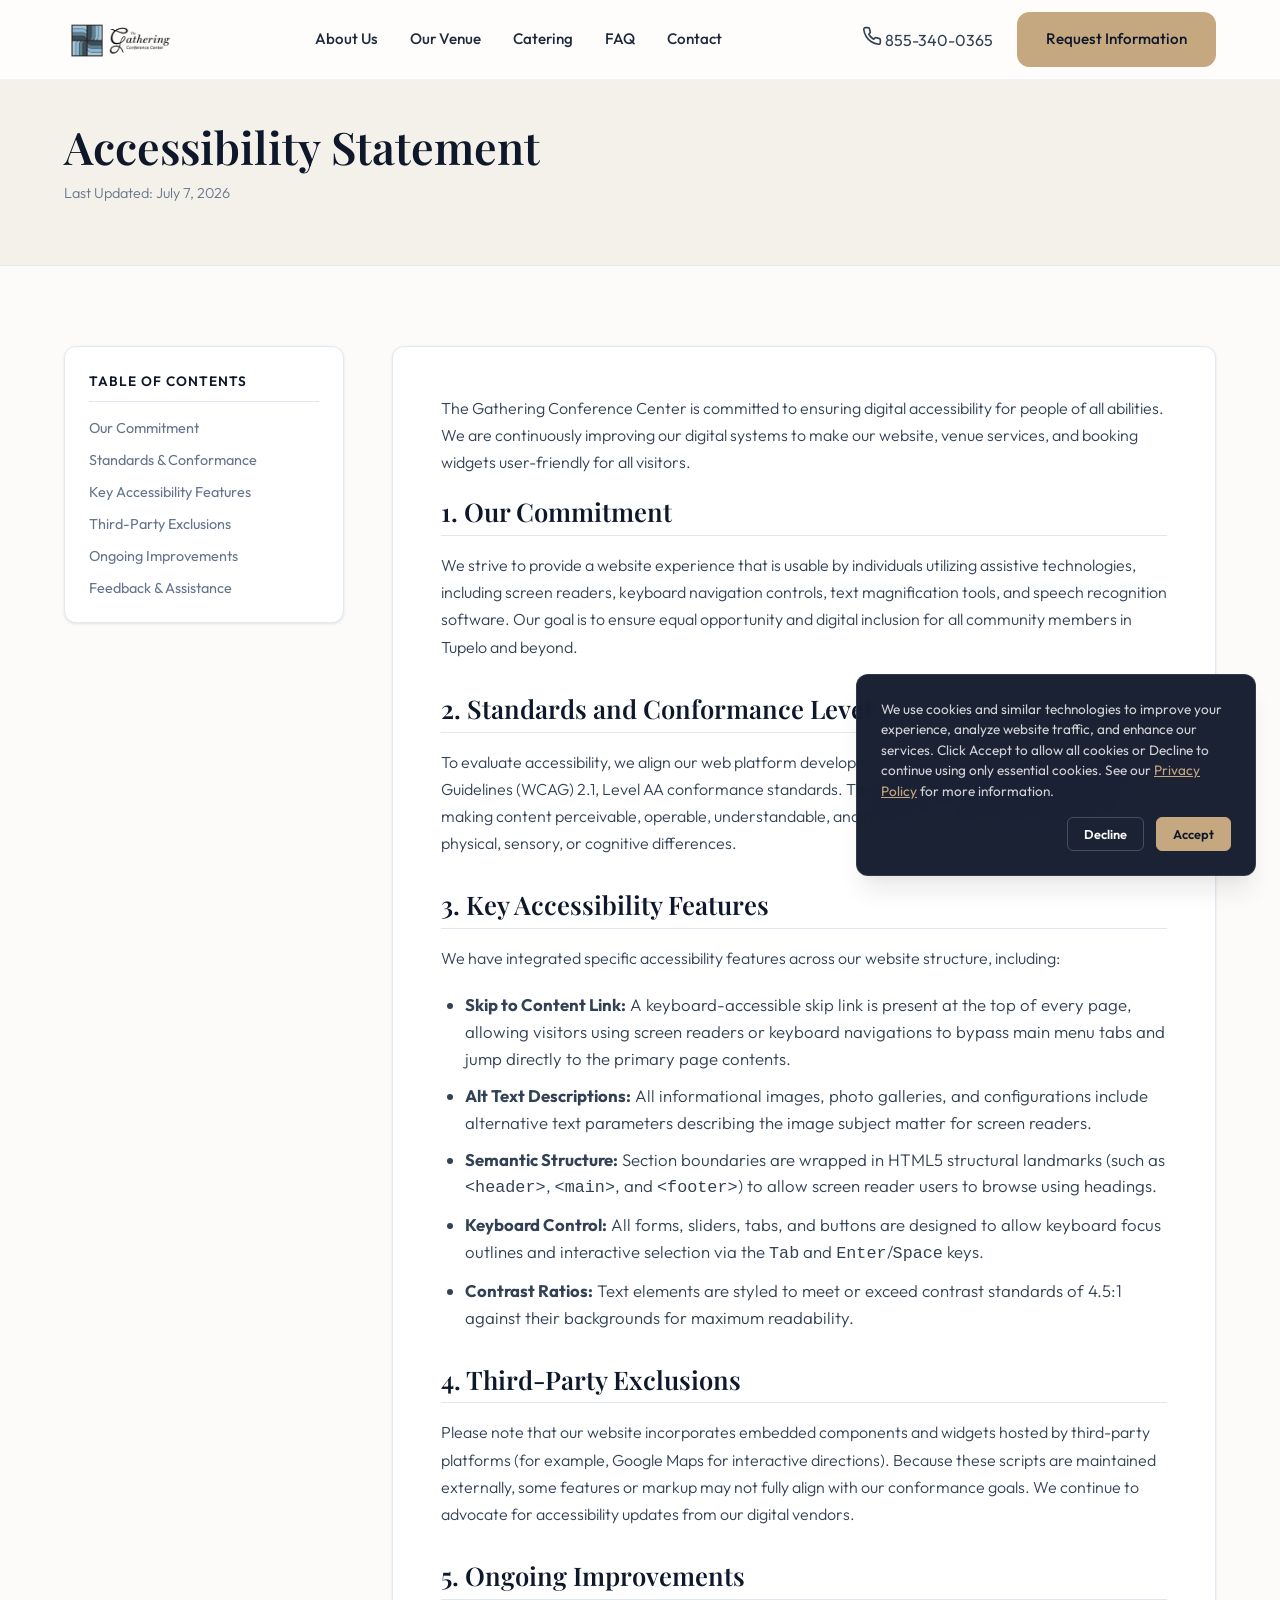
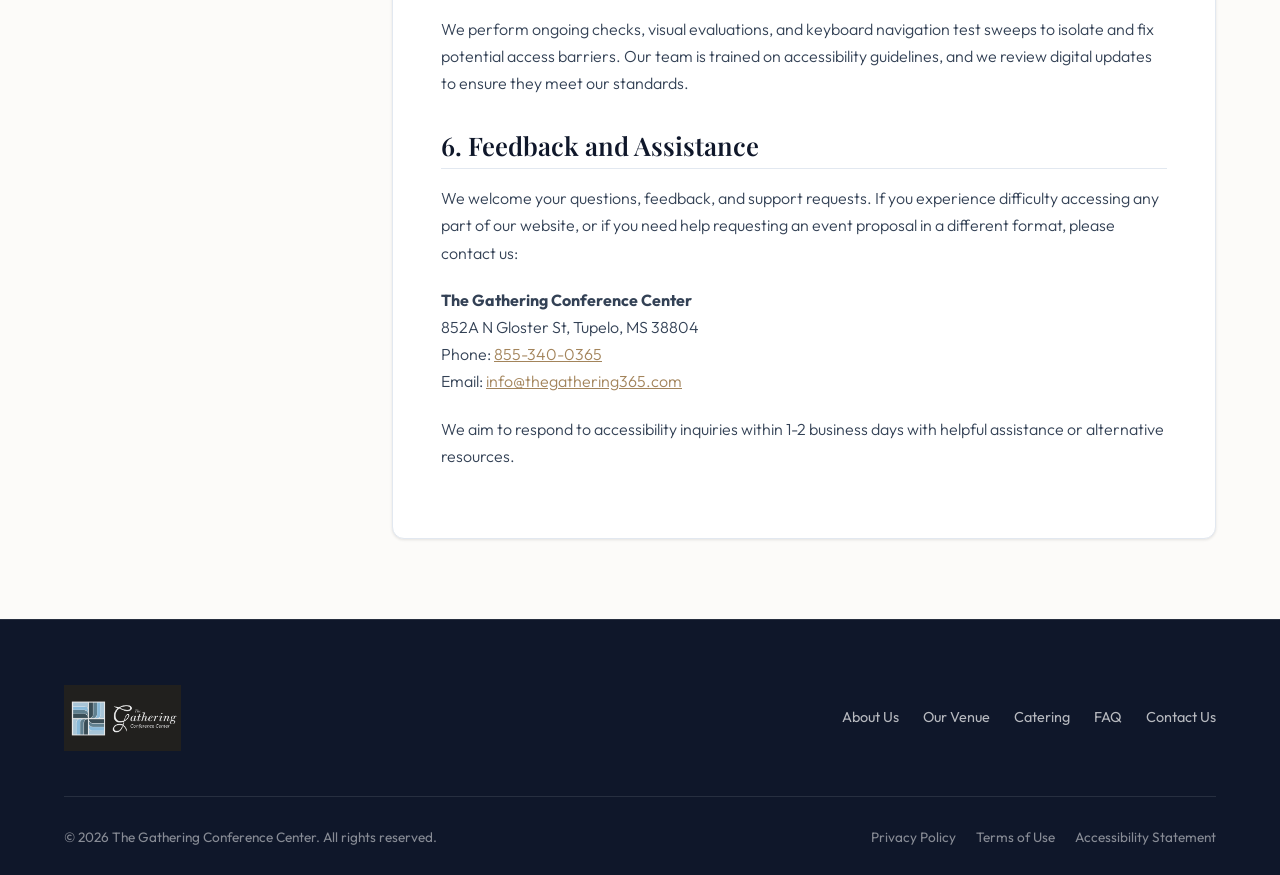
==== commit 14fd5afe: "Final changes" ====
--- a/accessibility.html
+++ b/accessibility.html
@@ -127,7 +127,7 @@
     <div class="container">
       <div class="footer-top">
         <div class="logo-wrapper footer-logo">
-          <img class="logo-img" src="assets/photos/Logo.png" alt="The Gathering Conference Center Logo">
+          <img class="logo-img" src="assets/photos/logo-dark.jpg" alt="The Gathering Conference Center Logo">
         </div>
         <nav class="footer-nav" aria-label="Footer Navigation">
           <a href="index.html#about" class="footer-nav-link">About Us</a>
--- a/style.css
+++ b/style.css
@@ -98,7 +98,6 @@
 
 .section-header {
   text-align: center;
-  margin-bottom: 60px;
   max-width: 700px;
   margin-left: auto;
   margin-right: auto;
@@ -464,7 +463,7 @@
 }
 
 .hero-title {
-  font-size: clamp(2.1rem, 5.5vw + 1rem, 3.8rem);
+  font-size: clamp(1.8rem, 4.5vw + 1rem, 3.2rem);
   color: var(--white);
   margin-bottom: 24px;
   line-height: 1.15;
@@ -1364,63 +1363,267 @@
 /* ==========================================
    VENUE PREVIEW GALLERY
    ========================================== */
-.gallery-grid {
-  display: grid;
-  grid-template-columns: repeat(3, 1fr);
-  gap: 24px;
-}
-
-.gallery-item {
+/* ==========================================
+   VENUE PREVIEW GALLERY (EXPLORE SLIDER)
+   ========================================== */
+/* ==========================================
+   VENUE PREVIEW GALLERY (EXPLORE SLIDER CARD)
+   ========================================== */
+.explore-tabs {
+  display: flex;
+  justify-content: center;
+  align-items: center;
+  flex-wrap: wrap;
+  gap: 12px;
+  margin-bottom: 16px;
+}
+
+.explore-tab-btn {
+  background: var(--white);
+  border: 1px solid var(--border-color);
+  color: var(--text-light);
+  padding: 8px 16px;
+  border-radius: var(--radius-sm);
+  font-family: var(--font-headings);
+  font-size: 0.9rem;
+  font-weight: 500;
+  cursor: pointer;
+  transition: all 0.3s ease;
+  box-shadow: var(--shadow-sm);
+}
+
+.explore-tab-btn:hover {
+  background: var(--bg-light);
+  color: var(--primary) !important;
+  border-color: var(--text-light);
+}
+
+.explore-tab-btn.active {
+  background: var(--primary);
+  color: var(--white) !important;
+  border-color: var(--primary);
+  box-shadow: 0 4px 10px rgba(15, 23, 42, 0.15);
+}
+
+.explore-slider-wrapper {
+  max-width: 820px;
+  margin: 0 auto;
   position: relative;
-  border-radius: var(--radius-md);
+  background: var(--white);
+  border: 1px solid var(--border-color);
+  border-radius: var(--radius-lg);
+  box-shadow: var(--shadow-lg);
   overflow: hidden;
-  box-shadow: var(--shadow-md);
-  cursor: pointer;
-  border: 1px solid var(--border-color);
-}
-
-.gallery-item img {
-  width: 100%;
-  height: 250px;
-  object-fit: cover;
-  transition: transform 0.5s ease;
-}
-
-.gallery-item:hover img {
-  transform: scale(1.05);
-}
-
-.gallery-overlay {
-  position: absolute;
-  top: 0;
-  left: 0;
+}
+
+.explore-slider-main {
+  position: relative;
+  height: 360px;
+  overflow: hidden;
+  background: #111;
+}
+
+.explore-slide-container {
   width: 100%;
   height: 100%;
-  background: linear-gradient(transparent, rgba(15, 23, 42, 0.8));
-  display: flex;
-  flex-direction: column;
-  justify-content: flex-end;
-  padding: 20px;
-  opacity: 0;
-  transition: var(--transition);
-}
-
-.gallery-item:hover .gallery-overlay {
-  opacity: 1;
-}
-
-.gallery-title {
+  position: relative;
+  cursor: pointer;
+}
+
+.explore-active-img {
+  width: 100%;
+  height: 100%;
+  object-fit: cover;
+  display: block;
+  transition: opacity 0.3s ease, transform 0.5s ease;
+}
+
+.explore-active-img.zoomed {
+  transform: scale(1.02);
+}
+
+/* Slide Navigation Arrows */
+.explore-nav-btn {
+  position: absolute;
+  top: 50%;
+  transform: translateY(-50%);
+  width: 40px;
+  height: 40px;
+  border-radius: 50%;
+  background: var(--white);
+  border: 1px solid var(--border-color);
+  color: var(--text-dark);
+  display: flex;
+  align-items: center;
+  justify-content: center;
+  cursor: pointer;
+  z-index: 5;
+  transition: all 0.3s ease;
+  box-shadow: var(--shadow-md);
+}
+
+.explore-nav-btn:hover {
+  background: var(--primary);
   color: var(--white);
-  font-family: var(--font-headings);
-  font-size: 1.2rem;
+  border-color: var(--primary);
+}
+
+.explore-nav-btn.prev {
+  left: 12px;
+}
+
+.explore-nav-btn.next {
+  right: 12px;
+}
+
+/* Zoom/Expand Button */
+.explore-zoom-btn {
+  position: absolute;
+  top: 12px;
+  right: 12px;
+  width: 36px;
+  height: 36px;
+  border-radius: 50%;
+  background: var(--white);
+  border: 1px solid var(--border-color);
+  color: var(--text-dark);
+  display: flex;
+  align-items: center;
+  justify-content: center;
+  cursor: pointer;
+  z-index: 5;
+  transition: all 0.3s ease;
+  box-shadow: var(--shadow-md);
+}
+
+.explore-zoom-btn:hover {
+  background: var(--primary);
+  color: var(--white);
+  transform: scale(1.05);
+}
+
+/* Autoplay Progress Indicator - sitting between image and text */
+.explore-slider-progress {
+  width: 100%;
+  height: 4px;
+  background: var(--bg-light);
+  position: relative;
+  z-index: 5;
+}
+
+.explore-slider-progress-bar {
+  height: 100%;
+  width: 0%;
+  background: var(--accent);
+  transition: width 0.1s linear;
+}
+
+/* Details & Description Card Area */
+.explore-details-card {
+  padding: 16px 20px;
+  background: var(--white);
+  border-top: 1px solid var(--border-color);
+  text-align: left;
+}
+
+.explore-details-top {
+  display: flex;
+  justify-content: space-between;
+  align-items: center;
+  margin-bottom: 6px;
+}
+
+.explore-details-sub {
+  color: var(--accent);
+  font-size: 0.75rem;
+  text-transform: uppercase;
+  letter-spacing: 1.5px;
+  font-weight: 700;
+}
+
+.explore-counter {
+  font-size: 0.8rem;
+  color: var(--text-light);
+  font-family: monospace;
+  background: var(--bg-light);
+  padding: 2px 8px;
+  border-radius: 12px;
+  border: 1px solid var(--border-color);
+}
+
+h3.explore-details-title {
+  font-size: 1.35rem;
+  color: var(--primary) !important; /* Force override heading color */
   margin-bottom: 4px;
-}
-
-.gallery-sub {
-  color: var(--accent);
+  font-weight: 600;
+  line-height: 1.3;
+}
+
+.explore-details-desc {
+  font-size: 0.9rem;
+  color: var(--text-light);
+  line-height: 1.5;
+  margin-bottom: 12px;
+}
+
+/* Controls Footer */
+.explore-controls-footer {
+  display: flex;
+  justify-content: flex-start;
+  align-items: center;
+}
+
+.explore-play-pause-btn {
+  display: flex;
+  align-items: center;
+  gap: 8px;
+  background: var(--bg-light);
+  border: 1px solid var(--border-color);
+  color: var(--text-dark);
+  padding: 4px 10px;
+  border-radius: var(--radius-sm);
+  cursor: pointer;
   font-size: 0.8rem;
-  text-transform: uppercase;
-  letter-spacing: 1px;
+  font-weight: 500;
+  transition: all 0.3s ease;
+}
+
+.explore-play-pause-btn:hover {
+  background: var(--border-color);
+  color: var(--primary);
+}
+
+/* Responsive media queries for the slider */
+@media (max-width: 992px) {
+  .explore-slider-main {
+    height: 320px;
+  }
+}
+
+@media (max-width: 768px) {
+  .explore-slider-main {
+    height: 240px;
+  }
+  .explore-details-card {
+    padding: 12px 16px;
+  }
+  h3.explore-details-title {
+    font-size: 1.15rem;
+  }
+  .explore-details-desc {
+    font-size: 0.85rem;
+    margin-bottom: 10px;
+  }
+  .explore-nav-btn {
+    width: 36px;
+    height: 36px;
+  }
+  .explore-zoom-btn {
+    width: 32px;
+    height: 32px;
+    top: 10px;
+    right: 10px;
+  }
 }
 
 /* Lightbox Modal */
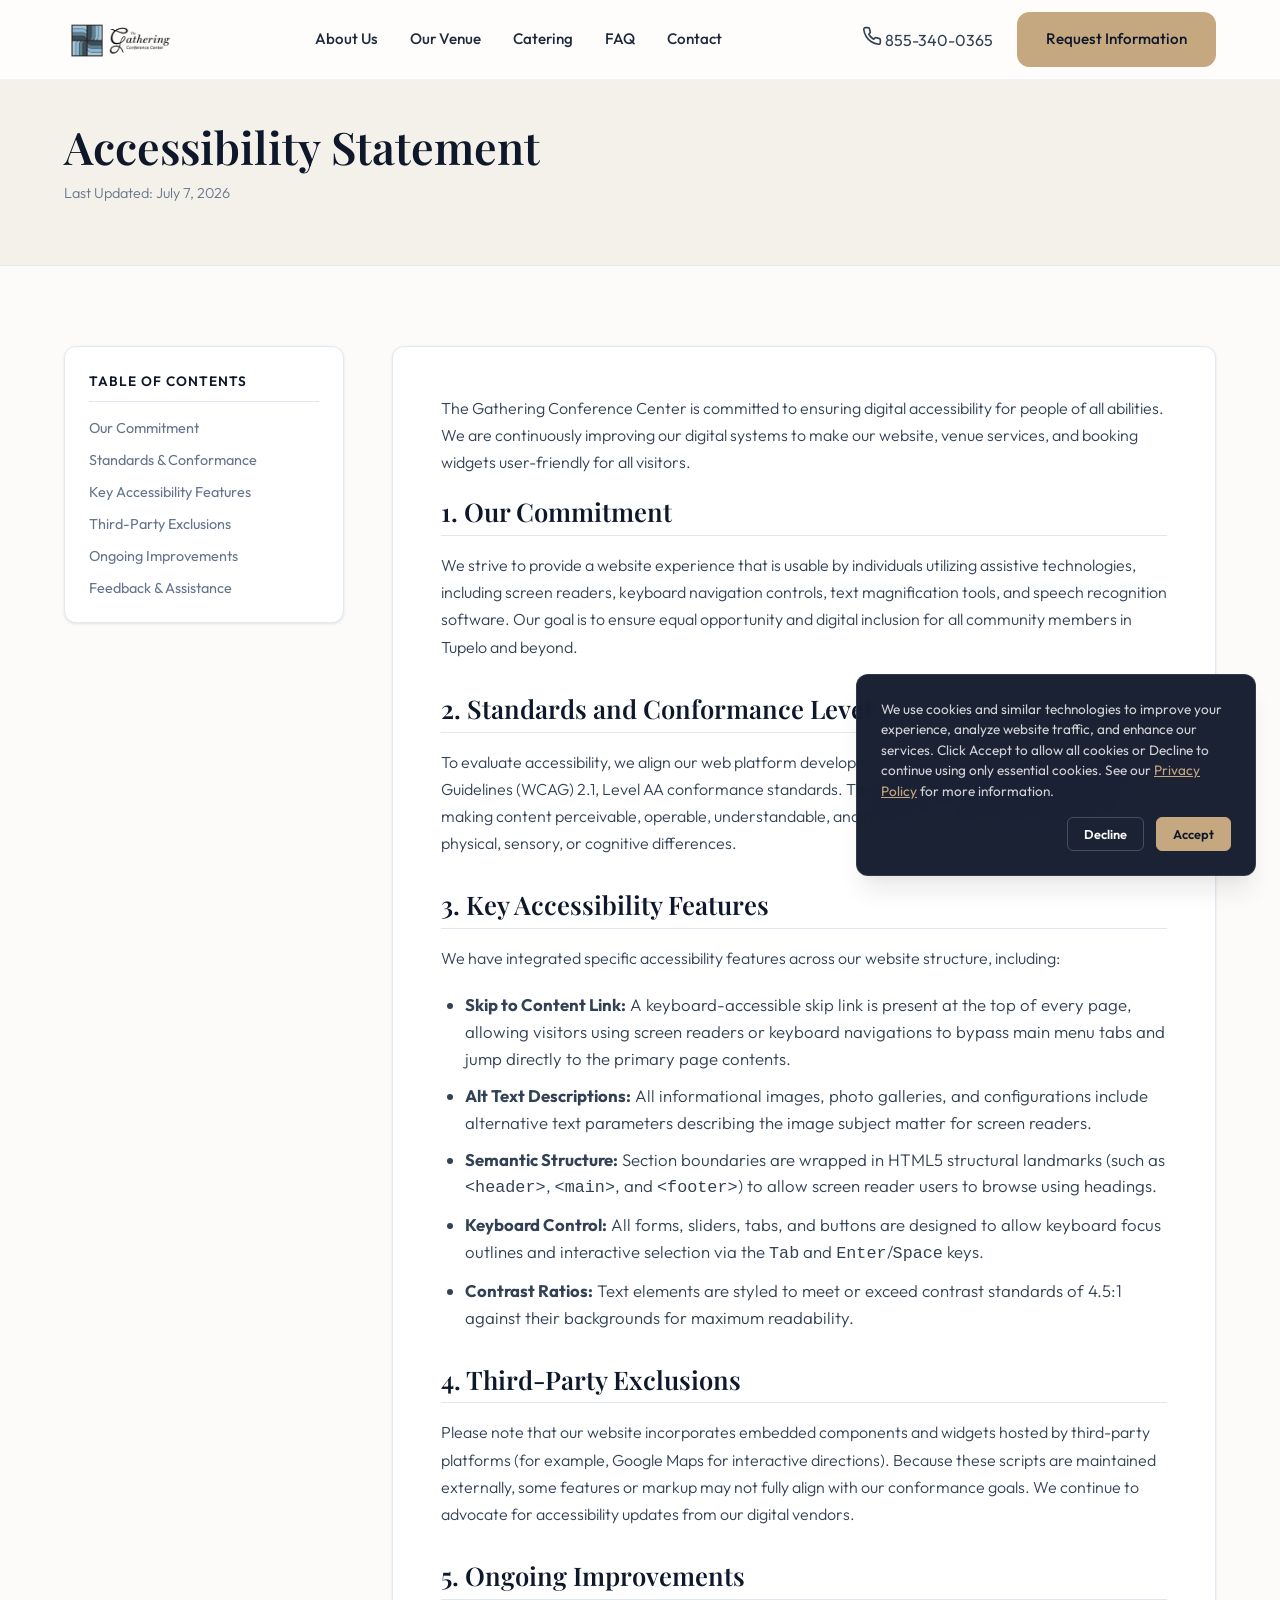
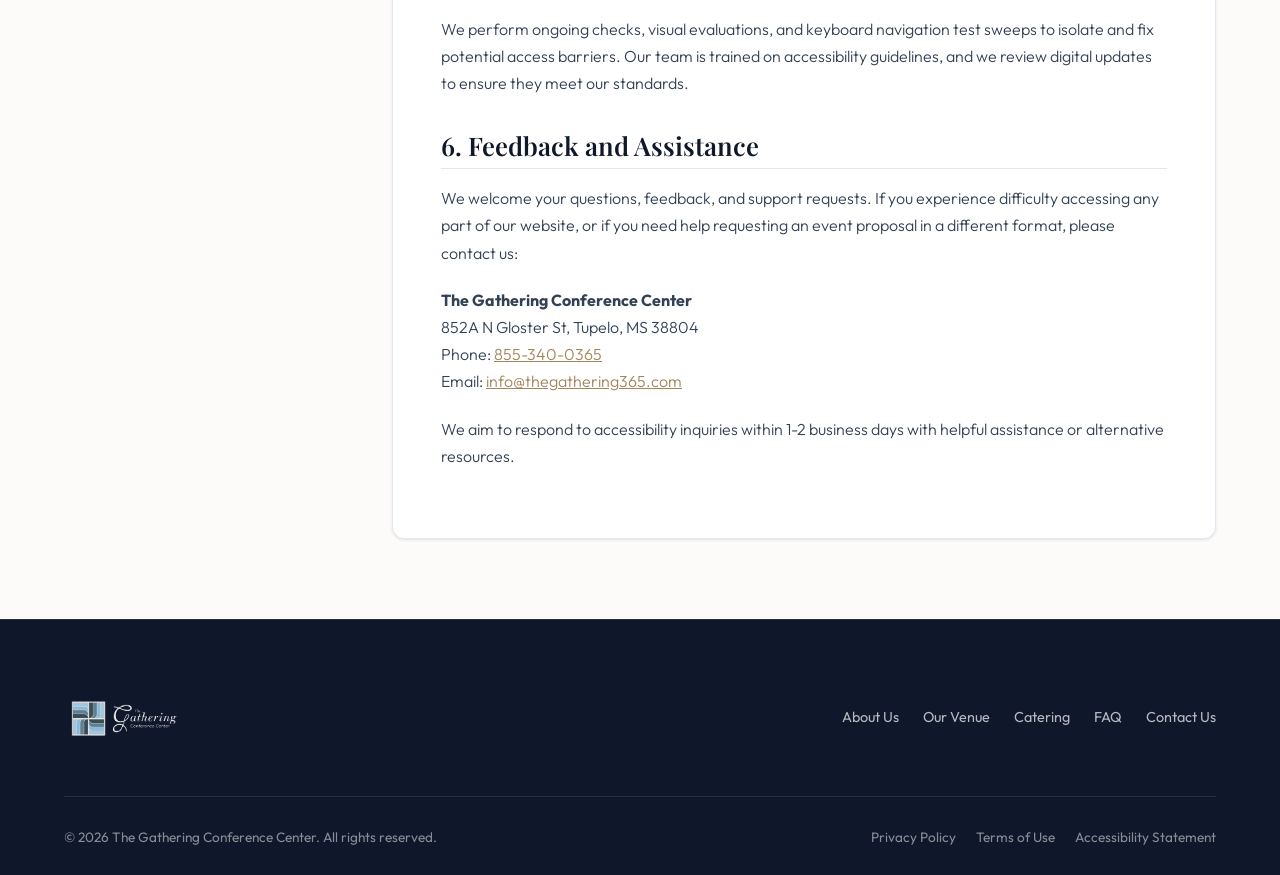
==== commit 4b8ce48c: "Logo changes" ====
--- a/accessibility.html
+++ b/accessibility.html
@@ -127,7 +127,7 @@
     <div class="container">
       <div class="footer-top">
         <div class="logo-wrapper footer-logo">
-          <img class="logo-img" src="assets/photos/logo-dark.jpg" alt="The Gathering Conference Center Logo">
+          <img class="logo-img" src="assets/photos/logo-dark.png" alt="The Gathering Conference Center Logo">
         </div>
         <nav class="footer-nav" aria-label="Footer Navigation">
           <a href="index.html#about" class="footer-nav-link">About Us</a>
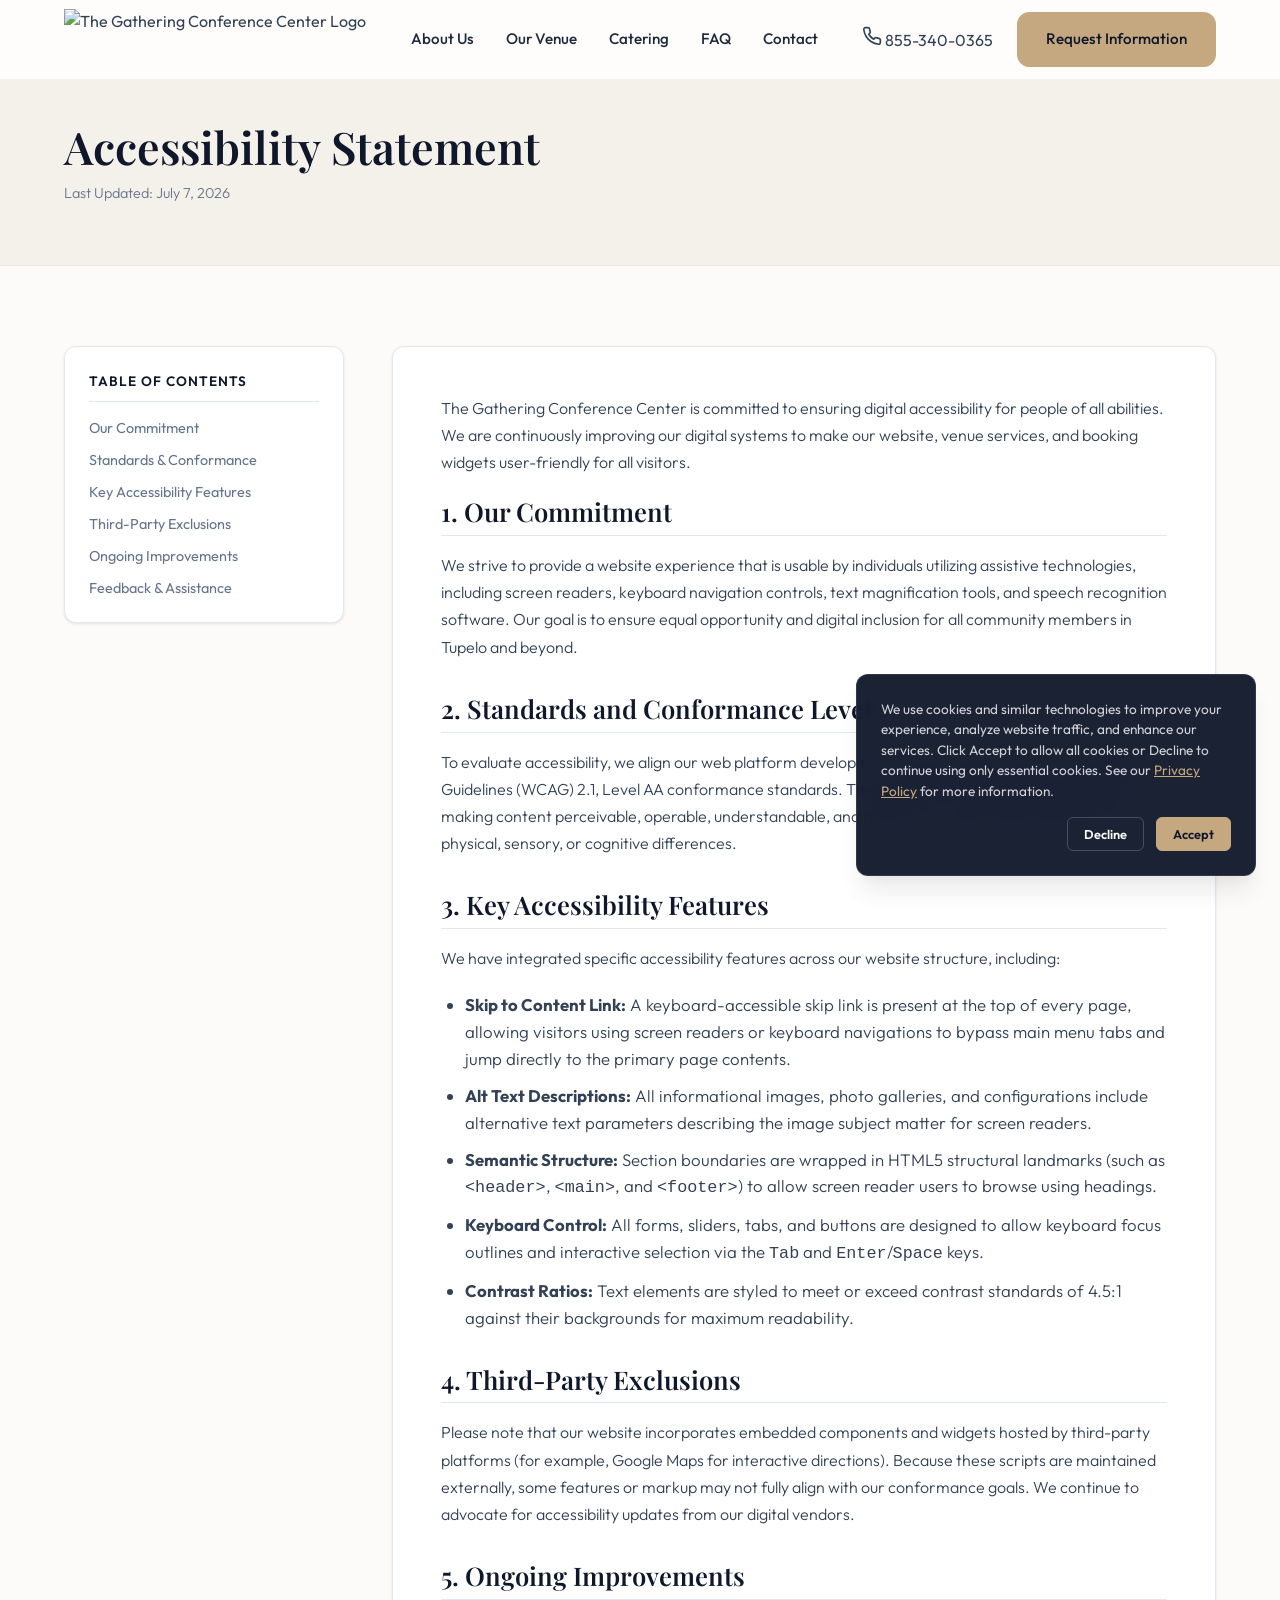
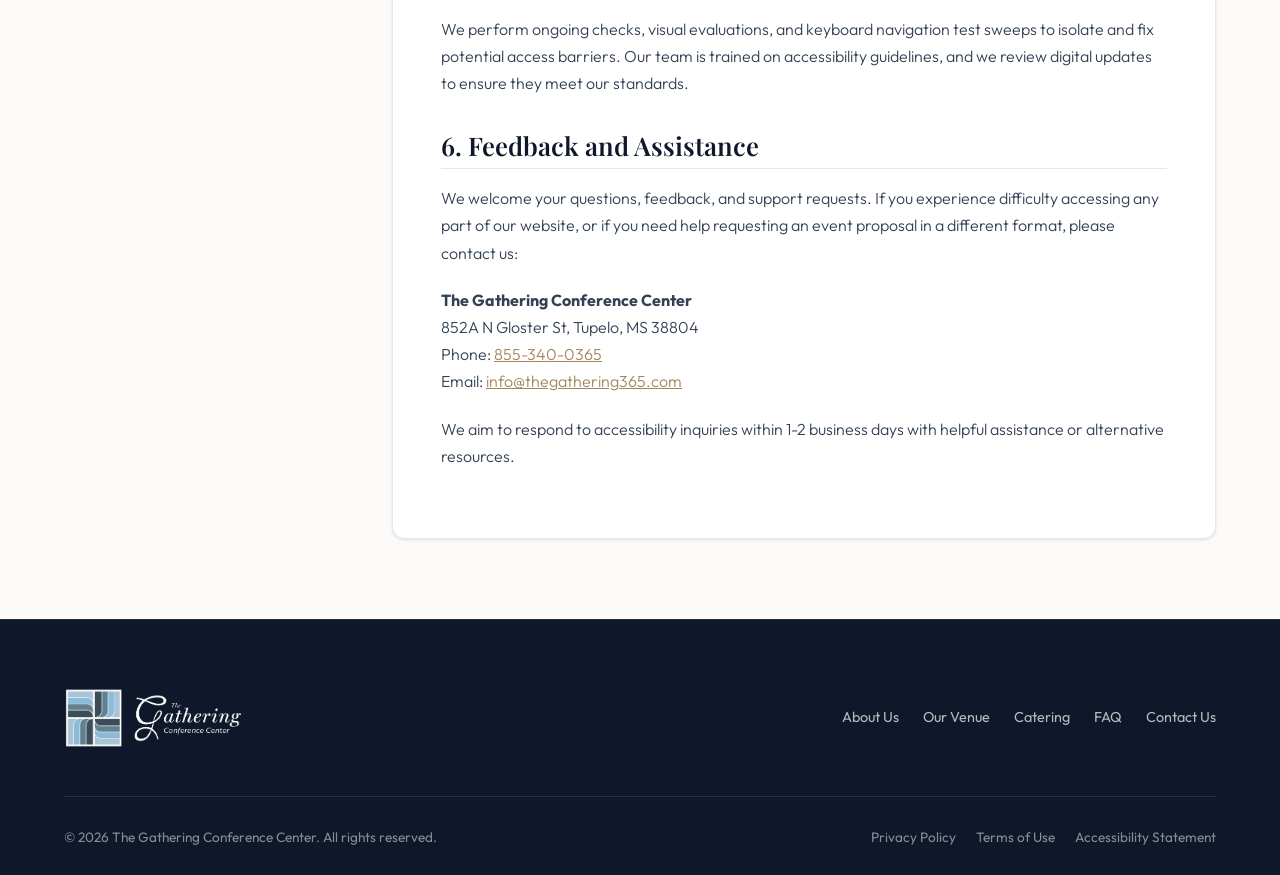
==== commit d5b7dab9: "Add canonical links and update logo references across multiple HTML files; create robots.txt and sit" ====
--- a/accessibility.html
+++ b/accessibility.html
@@ -8,6 +8,7 @@
   <title>Accessibility Statement | The Gathering Conference Center</title>
   <meta name="description" content="Read the Accessibility Statement for The Gathering Conference Center. Learn about our commitment to digital accessibility and WCAG conformance.">
   <meta name="robots" content="noindex, follow">
+  <link rel="canonical" href="https://thegathering365.com/accessibility.html">
   
   <!-- Style Sheets -->
   <link rel="stylesheet" href="style.css">
@@ -22,7 +23,7 @@
   <header class="header">
     <div class="container header-container">
       <a href="index.html" class="logo-wrapper" id="nav-logo" aria-label="The Gathering Home">
-        <img class="logo-img" src="assets/photos/Logo.png" alt="The Gathering Conference Center Logo">
+        <img class="logo-img" src="assets/photos/logo.png" alt="The Gathering Conference Center Logo">
       </a>
       
       <nav class="nav-menu" role="navigation" aria-label="Main Navigation">
--- a/style.css
+++ b/style.css
@@ -1677,6 +1677,315 @@
 }
 
 /* ==========================================
+   MENU MODAL WITH INTERACTIVE ZOOM CSS (NEW)
+   ========================================== */
+.menu-modal {
+  position: fixed;
+  top: 0;
+  left: 0;
+  width: 100%;
+  height: 100%;
+  z-index: 3000;
+  display: flex;
+  align-items: center;
+  justify-content: center;
+  padding: 16px;
+  opacity: 0;
+  pointer-events: none;
+  transition: opacity 0.3s cubic-bezier(0.4, 0, 0.2, 1);
+}
+
+.menu-modal.active {
+  opacity: 1;
+  pointer-events: auto;
+}
+
+.menu-modal-overlay {
+  position: absolute;
+  top: 0;
+  left: 0;
+  width: 100%;
+  height: 100%;
+  background: rgba(15, 23, 42, 0.75);
+  backdrop-filter: blur(12px);
+  -webkit-backdrop-filter: blur(12px);
+  z-index: 1;
+}
+
+.menu-modal-container {
+  position: relative;
+  width: 100%;
+  max-width: 1200px; /* Increased to allow wider viewing on desktop */
+  height: 92vh; /* Set constant high height to maximize view size */
+  max-height: 92vh;
+  background: var(--primary-light);
+  border: 1px solid rgba(197, 168, 128, 0.25);
+  border-radius: var(--radius-md);
+  box-shadow: 0 25px 50px -12px rgba(0, 0, 0, 0.5), 0 0 40px rgba(197, 168, 128, 0.05);
+  display: flex;
+  flex-direction: column;
+  overflow: hidden;
+  z-index: 2;
+  transform: scale(0.95) translateY(10px);
+  transition: transform 0.35s cubic-bezier(0.34, 1.56, 0.64, 1);
+}
+
+.menu-modal.active .menu-modal-container {
+  transform: scale(1) translateY(0);
+}
+
+/* Header */
+.menu-modal-header {
+  display: flex;
+  align-items: center;
+  justify-content: space-between;
+  padding: 18px 24px;
+  background: var(--primary);
+  border-bottom: 1px solid rgba(255, 255, 255, 0.08);
+}
+
+.menu-modal-title {
+  color: var(--accent);
+  font-family: var(--font-headings);
+  font-size: 1.45rem;
+  font-weight: 600;
+  letter-spacing: 0.5px;
+  margin: 0;
+}
+
+.menu-modal-close {
+  background: rgba(255, 255, 255, 0.05);
+  border: none;
+  color: rgba(255, 255, 255, 0.8);
+  cursor: pointer;
+  padding: 6px;
+  border-radius: 50%;
+  display: flex;
+  align-items: center;
+  justify-content: center;
+  transition: var(--transition);
+}
+
+.menu-modal-close:hover,
+.menu-modal-close:focus {
+  background: rgba(239, 68, 68, 0.2);
+  color: var(--white);
+  transform: rotate(90deg);
+}
+
+/* Viewport Area */
+.menu-modal-viewport {
+  position: relative;
+  flex: 1; /* Stretch vertically to utilize maximum container height */
+  width: 100%;
+  background: rgba(15, 23, 42, 0.4);
+  overflow: hidden;
+  display: flex;
+  align-items: center;
+  justify-content: center;
+  user-select: none;
+}
+
+.menu-modal-zoom-container {
+  position: relative;
+  width: 100%;
+  height: 100%;
+  display: flex;
+  align-items: center;
+  justify-content: center;
+  cursor: grab;
+  transform-origin: center center;
+}
+
+.menu-modal-zoom-container.dragging {
+  cursor: grabbing;
+}
+
+.menu-modal-img {
+  max-width: 98%;
+  max-height: 98%;
+  object-fit: contain;
+  box-shadow: var(--shadow-lg);
+  border-radius: var(--radius-sm);
+  background: #111;
+  pointer-events: none; /* Let container capture pointer events */
+}
+
+/* Floating Controls */
+.menu-zoom-controls-panel {
+  position: absolute;
+  bottom: 20px;
+  left: 50%;
+  transform: translateX(-50%);
+  display: flex;
+  align-items: center;
+  gap: 8px;
+  background: rgba(15, 23, 42, 0.85);
+  backdrop-filter: blur(10px);
+  -webkit-backdrop-filter: blur(10px);
+  border-radius: var(--radius-full);
+  padding: 6px 14px;
+  border: 1px solid rgba(255, 255, 255, 0.12);
+  box-shadow: 0 10px 25px -5px rgba(0,0,0,0.3);
+  z-index: 10;
+  transition: opacity 0.2s, transform 0.2s;
+}
+
+.menu-zoom-btn {
+  background: transparent;
+  border: none;
+  color: rgba(255, 255, 255, 0.8);
+  cursor: pointer;
+  padding: 4px;
+  display: flex;
+  align-items: center;
+  justify-content: center;
+  transition: var(--transition);
+  border-radius: 50%;
+  width: 30px;
+  height: 30px;
+}
+
+.menu-zoom-btn:hover {
+  background: rgba(255, 255, 255, 0.1);
+  color: var(--accent);
+}
+
+.menu-zoom-btn:active {
+  transform: scale(0.9);
+}
+
+.menu-zoom-indicator {
+  color: var(--white);
+  font-size: 0.85rem;
+  font-weight: 600;
+  font-family: var(--font-body);
+  min-width: 44px;
+  text-align: center;
+}
+
+.menu-control-divider {
+  width: 1px;
+  height: 18px;
+  background: rgba(255, 255, 255, 0.15);
+  margin: 0 4px;
+}
+
+/* Top instruction tip */
+.menu-panning-tip {
+  position: absolute;
+  top: 16px;
+  left: 50%;
+  transform: translateX(-50%);
+  background: rgba(15, 23, 42, 0.7);
+  backdrop-filter: blur(6px);
+  -webkit-backdrop-filter: blur(6px);
+  padding: 5px 12px;
+  border-radius: var(--radius-full);
+  color: rgba(255, 255, 255, 0.8);
+  font-size: 0.75rem;
+  font-weight: 400;
+  letter-spacing: 0.2px;
+  display: flex;
+  align-items: center;
+  border: 1px solid rgba(255, 255, 255, 0.08);
+  pointer-events: none;
+  opacity: 0.85;
+  transition: opacity 0.3s;
+  z-index: 9;
+}
+
+/* Footer Section */
+.menu-modal-footer {
+  display: flex;
+  align-items: center;
+  justify-content: space-between;
+  padding: 20px 28px;
+  background: var(--primary);
+  border-top: 1px solid rgba(255, 255, 255, 0.08);
+}
+
+.menu-modal-footer-prompt {
+  color: rgba(255, 255, 255, 0.75);
+  font-size: 0.95rem;
+  font-family: var(--font-body);
+  font-weight: 300;
+}
+
+.menu-modal-cta-btn {
+  display: inline-flex;
+  align-items: center;
+  justify-content: center;
+  background: var(--accent);
+  color: var(--primary);
+  border: 1px solid var(--accent);
+  padding: 10px 22px;
+  border-radius: var(--radius-sm);
+  font-weight: 500;
+  font-size: 0.9rem;
+  cursor: pointer;
+  transition: var(--transition);
+}
+
+.menu-modal-cta-btn:hover {
+  background: var(--accent-dark);
+  border-color: var(--accent-dark);
+  color: var(--white);
+}
+
+/* Responsive design adjustments */
+@media (max-width: 768px) {
+  .menu-modal {
+    padding: 8px;
+  }
+  
+  .menu-modal-container {
+    height: 94vh; /* Maximize screen size on mobile devices */
+    max-height: 94vh;
+  }
+  
+  .menu-modal-header {
+    padding: 14px 18px;
+  }
+  
+  .menu-modal-title {
+    font-size: 1.25rem;
+  }
+  
+  .menu-modal-viewport {
+    flex: 1; /* Retain stretch layout on mobile */
+    height: auto;
+    min-height: auto;
+  }
+  
+  .menu-modal-footer {
+    flex-direction: column;
+    gap: 14px;
+    padding: 16px 18px;
+    text-align: center;
+  }
+  
+  .menu-modal-footer-prompt {
+    font-size: 0.85rem;
+  }
+  
+  .menu-modal-cta-btn {
+    width: 100%;
+    padding: 12px 20px;
+  }
+  
+  .menu-zoom-controls-panel {
+    bottom: 12px;
+    padding: 4px 10px;
+  }
+  
+  .menu-zoom-btn {
+    width: 26px;
+    height: 26px;
+  }
+}
+
+/* ==========================================
    CATERING HIGHLIGHT BANNER
    ========================================== */
 .catering-showcase {
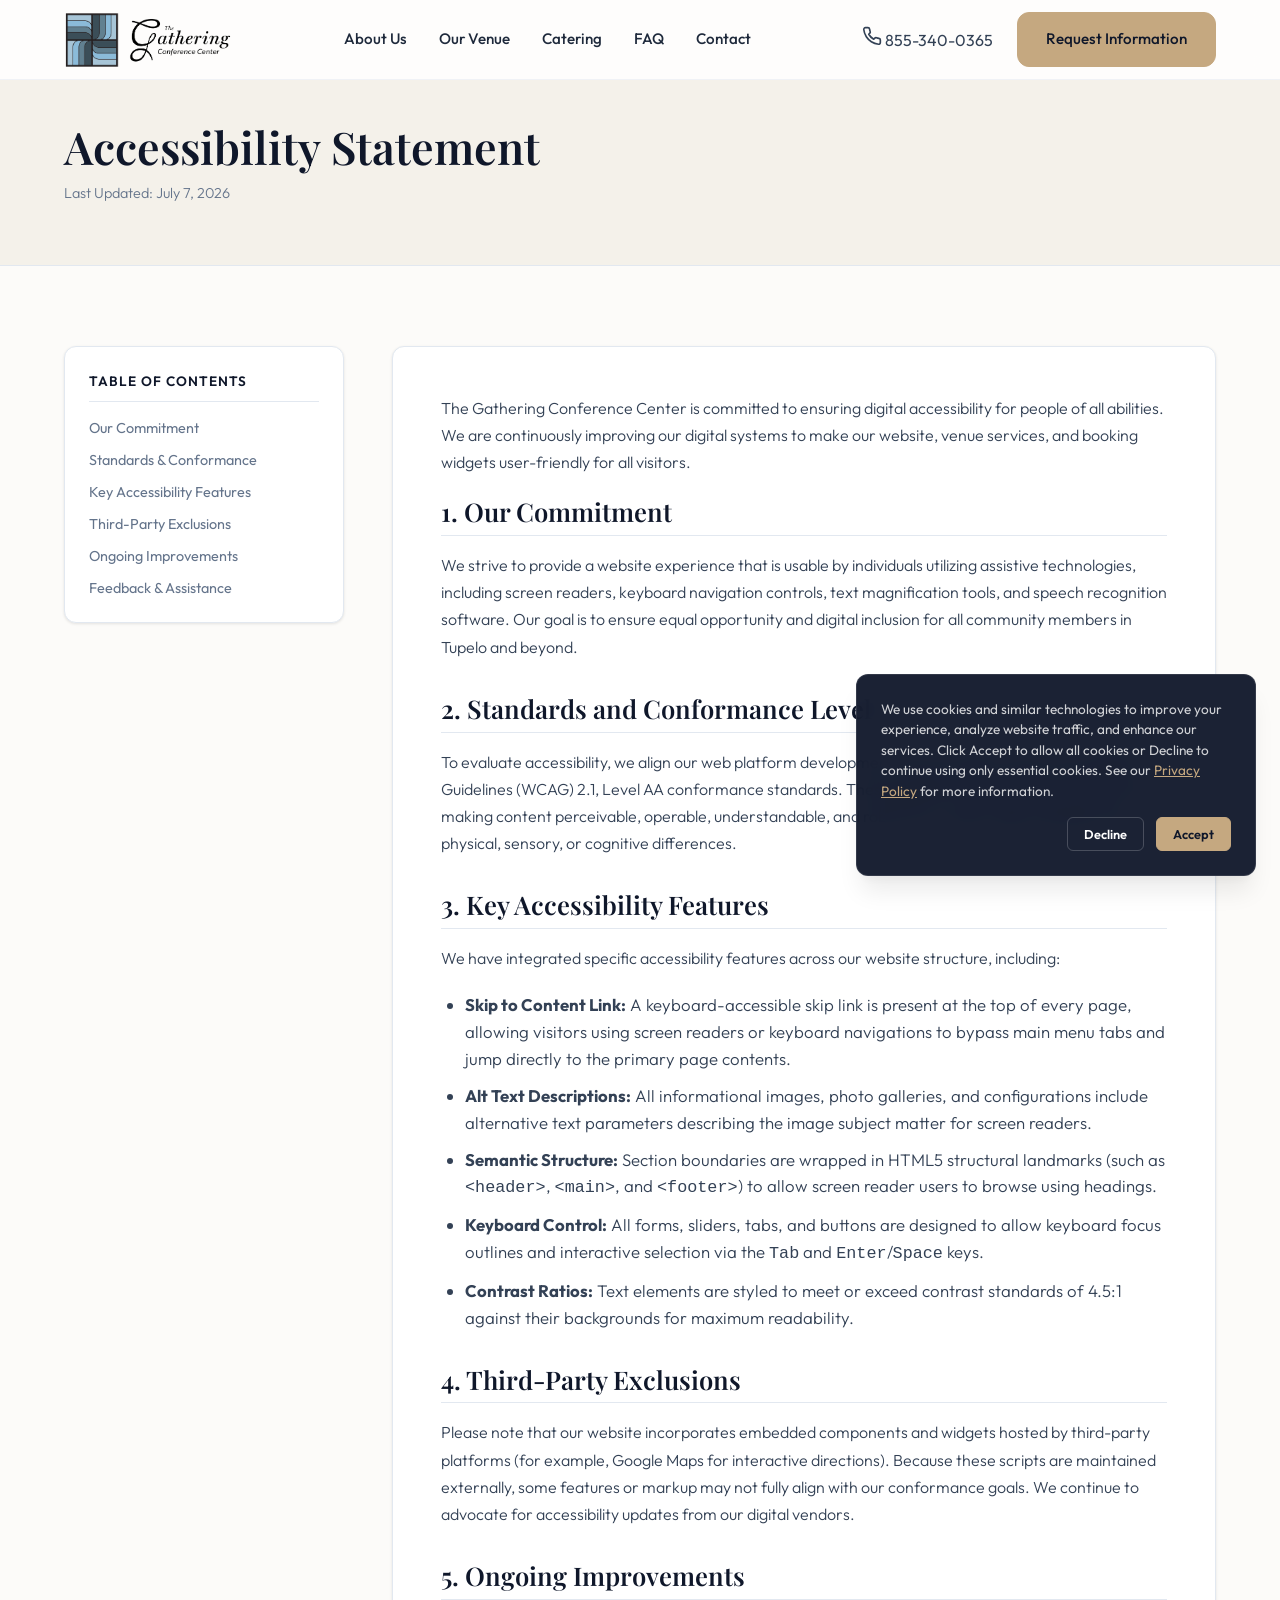
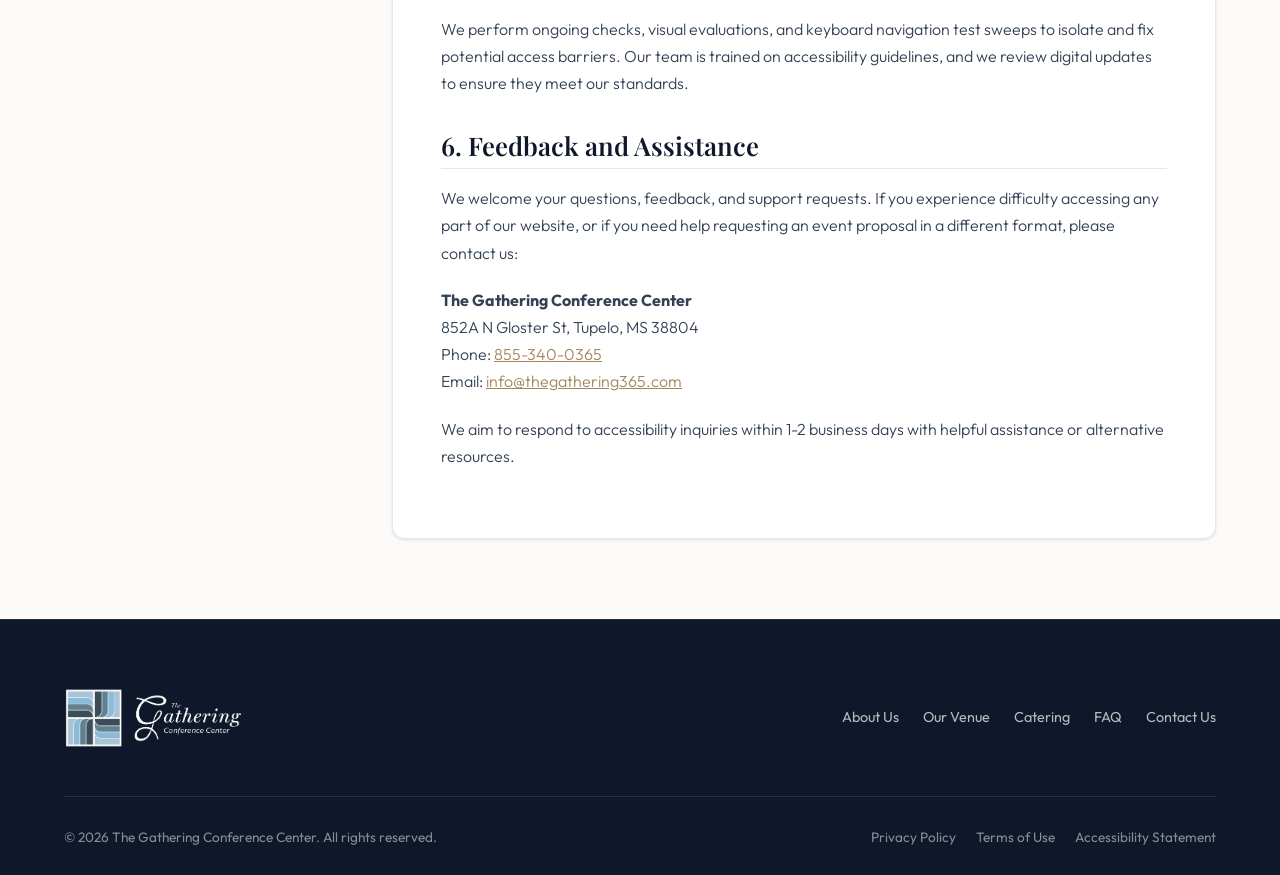
==== commit 572c57b3: "Update logo references to use consistent casing across multiple HTML and JS files" ====
--- a/accessibility.html
+++ b/accessibility.html
@@ -23,7 +23,7 @@
   <header class="header">
     <div class="container header-container">
       <a href="index.html" class="logo-wrapper" id="nav-logo" aria-label="The Gathering Home">
-        <img class="logo-img" src="assets/photos/logo.png" alt="The Gathering Conference Center Logo">
+        <img class="logo-img" src="assets/photos/Logo.png" alt="The Gathering Conference Center Logo">
       </a>
       
       <nav class="nav-menu" role="navigation" aria-label="Main Navigation">
--- a/style.css
+++ b/style.css
@@ -1895,6 +1895,95 @@
   z-index: 9;
 }
 
+/* Navigation Arrow Buttons */
+.menu-nav-btn {
+  position: absolute;
+  top: 50%;
+  transform: translateY(-50%);
+  z-index: 20;
+  display: flex;
+  align-items: center;
+  justify-content: center;
+  width: 44px;
+  height: 44px;
+  background: rgba(15, 23, 42, 0.75);
+  backdrop-filter: blur(8px);
+  border: 1px solid rgba(197, 168, 128, 0.3);
+  border-radius: 50%;
+  color: var(--white);
+  cursor: pointer;
+  transition: background 0.2s, border-color 0.2s, transform 0.2s, opacity 0.2s;
+  opacity: 0.85;
+}
+
+.menu-nav-btn:hover {
+  background: rgba(197, 168, 128, 0.25);
+  border-color: var(--accent);
+  opacity: 1;
+  transform: translateY(-50%) scale(1.08);
+}
+
+.menu-nav-btn:disabled {
+  opacity: 0.25;
+  cursor: default;
+  pointer-events: none;
+}
+
+.menu-nav-prev {
+  left: 12px;
+}
+
+.menu-nav-next {
+  right: 12px;
+}
+
+/* Progress Dot Indicator */
+.menu-progress-bar {
+  display: flex;
+  align-items: center;
+  justify-content: center;
+  gap: 0;
+  padding: 10px 28px;
+  background: rgba(15, 23, 42, 0.6);
+  border-top: 1px solid rgba(255, 255, 255, 0.05);
+}
+
+.menu-progress-dot {
+  width: 8px;
+  height: 8px;
+  border-radius: 50%;
+  background: rgba(255, 255, 255, 0.25);
+  border: 1.5px solid rgba(255, 255, 255, 0.2);
+  cursor: pointer;
+  transition: background 0.25s, transform 0.25s, border-color 0.25s;
+  flex-shrink: 0;
+}
+
+.menu-progress-dot:hover {
+  background: rgba(197, 168, 128, 0.5);
+  border-color: var(--accent);
+  transform: scale(1.2);
+}
+
+.menu-progress-dot.active {
+  background: var(--accent);
+  border-color: var(--accent);
+  transform: scale(1.25);
+  box-shadow: 0 0 8px rgba(197, 168, 128, 0.5);
+}
+
+.menu-progress-line {
+  height: 1.5px;
+  width: 28px;
+  background: rgba(255, 255, 255, 0.15);
+  flex-shrink: 0;
+  transition: background 0.25s;
+}
+
+.menu-progress-line.passed {
+  background: rgba(197, 168, 128, 0.5);
+}
+
 /* Footer Section */
 .menu-modal-footer {
   display: flex;
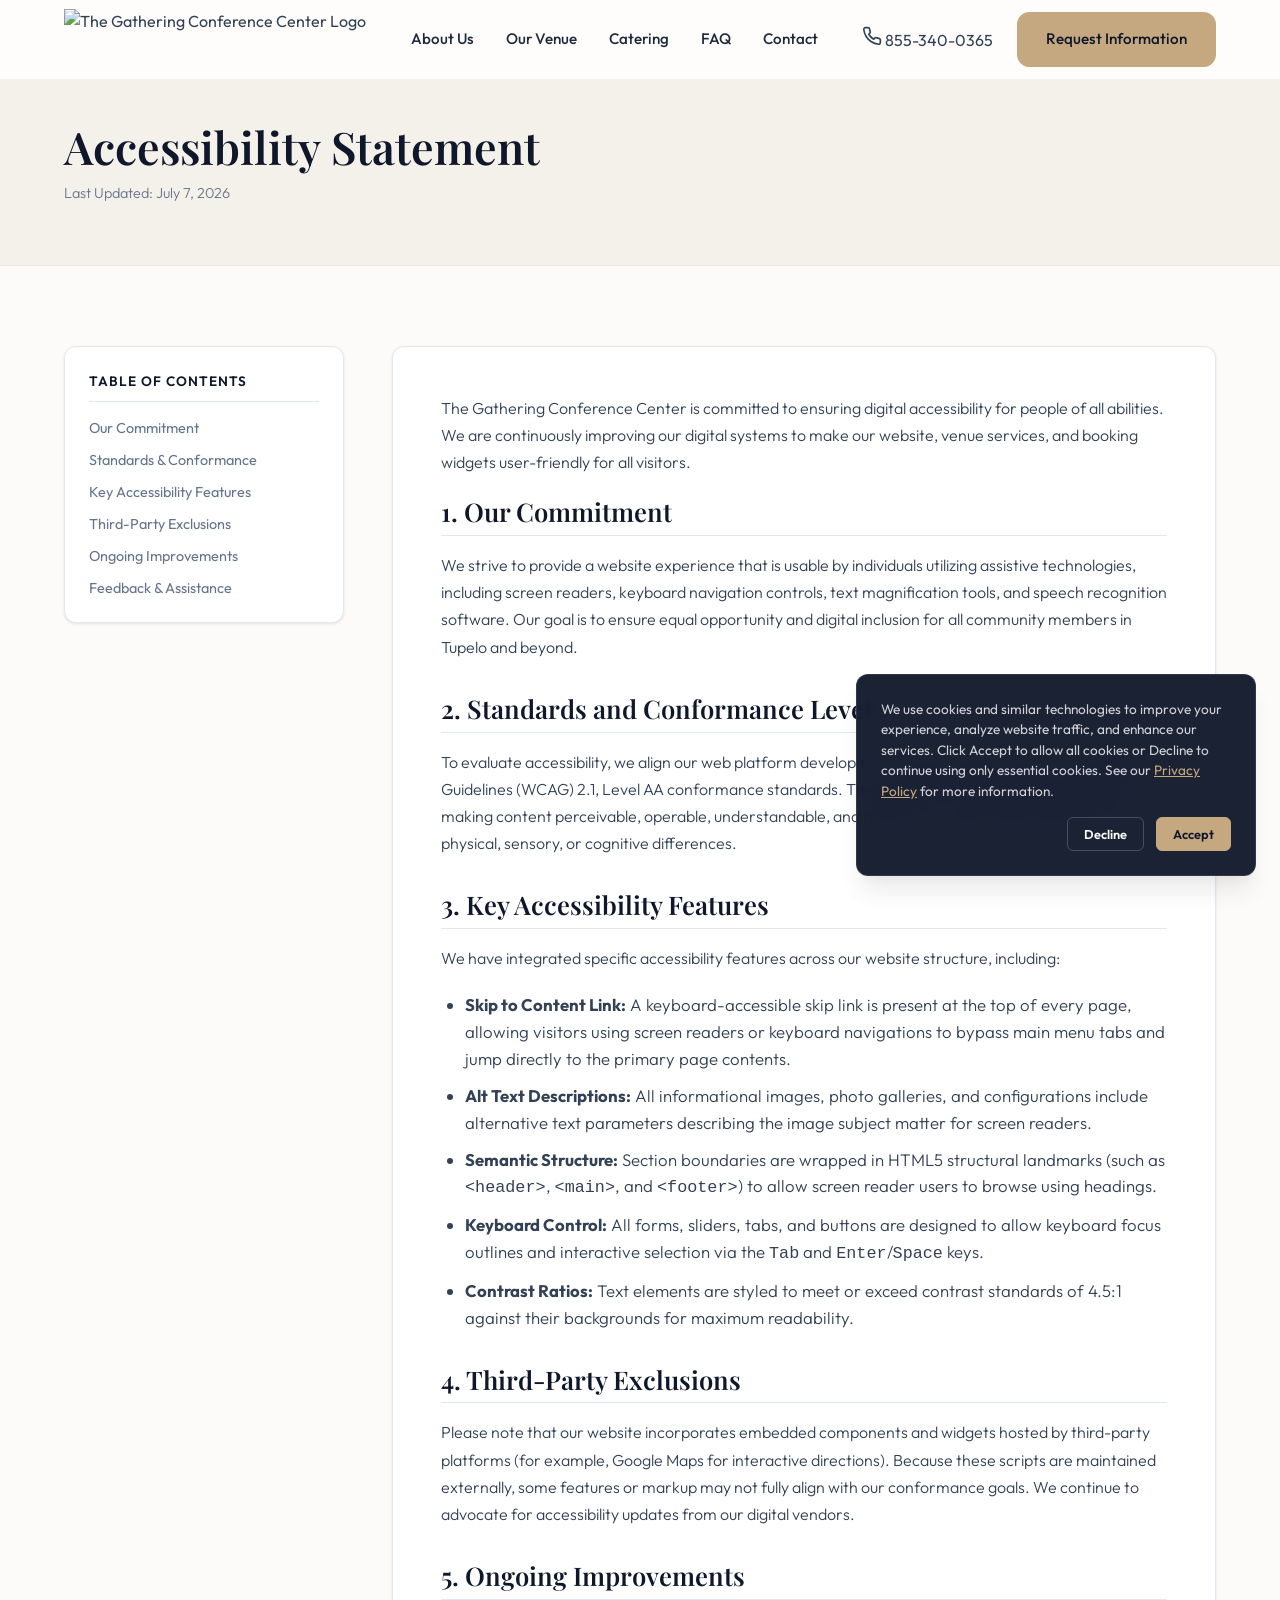
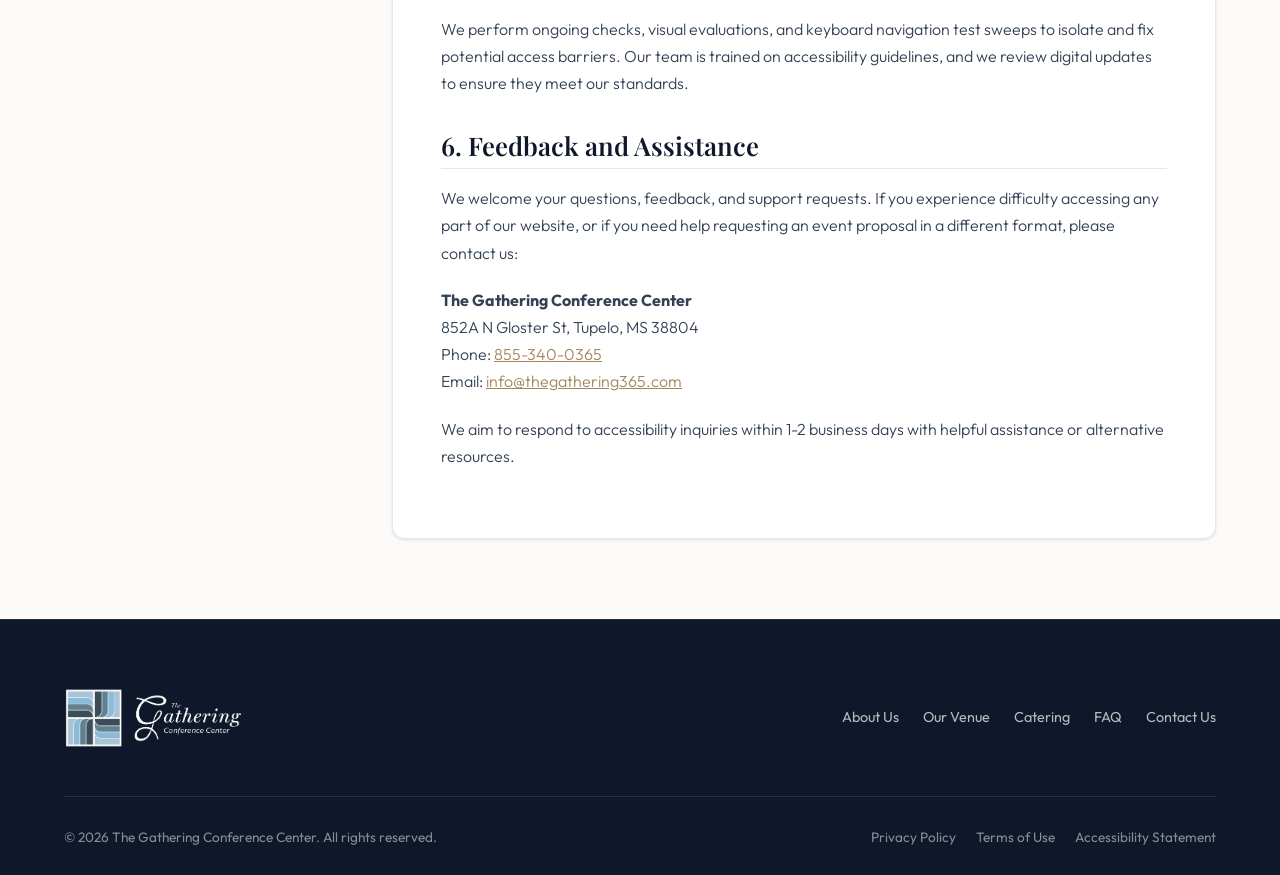
==== commit ca1aaaa0: "Update logo references to use consistent casing across multiple HTML files" ====
--- a/accessibility.html
+++ b/accessibility.html
@@ -23,7 +23,7 @@
   <header class="header">
     <div class="container header-container">
       <a href="index.html" class="logo-wrapper" id="nav-logo" aria-label="The Gathering Home">
-        <img class="logo-img" src="assets/photos/Logo.png" alt="The Gathering Conference Center Logo">
+        <img class="logo-img" src="assets/photos/logo.png" alt="The Gathering Conference Center Logo">
       </a>
       
       <nav class="nav-menu" role="navigation" aria-label="Main Navigation">
